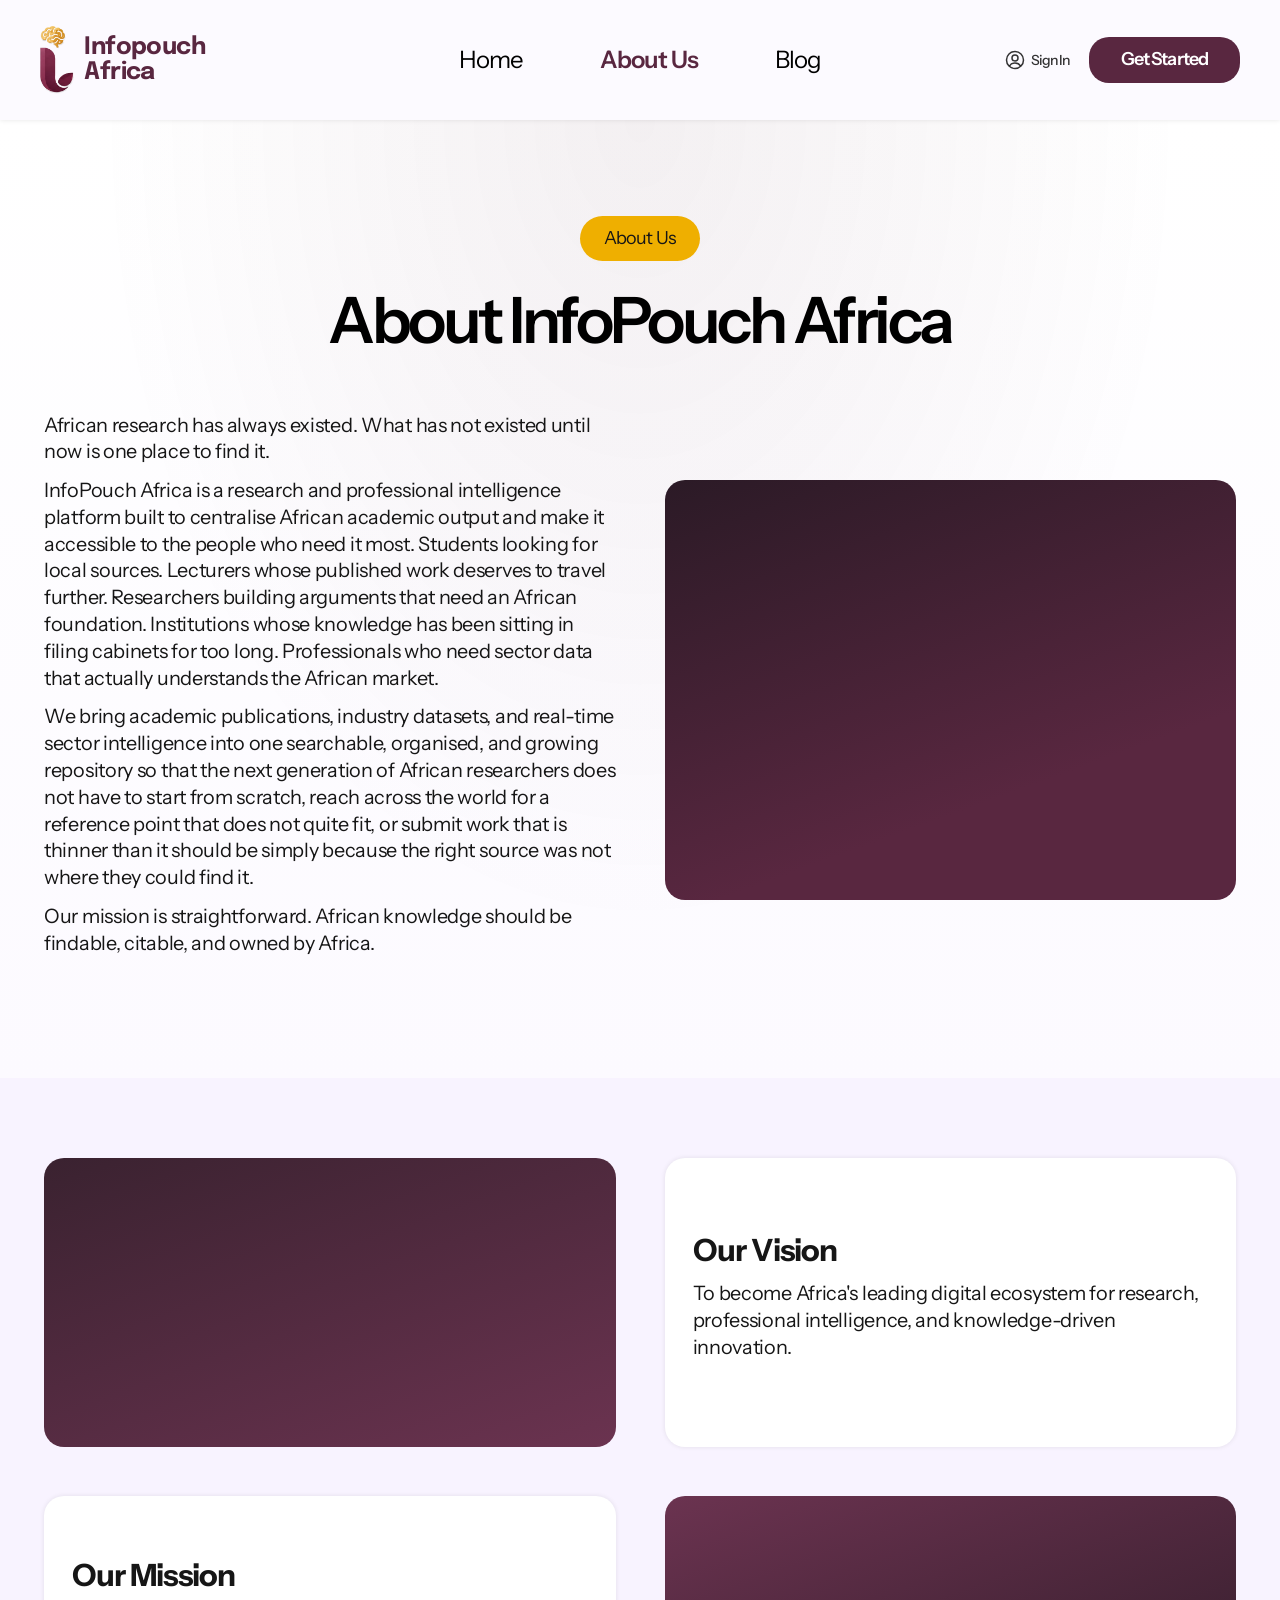
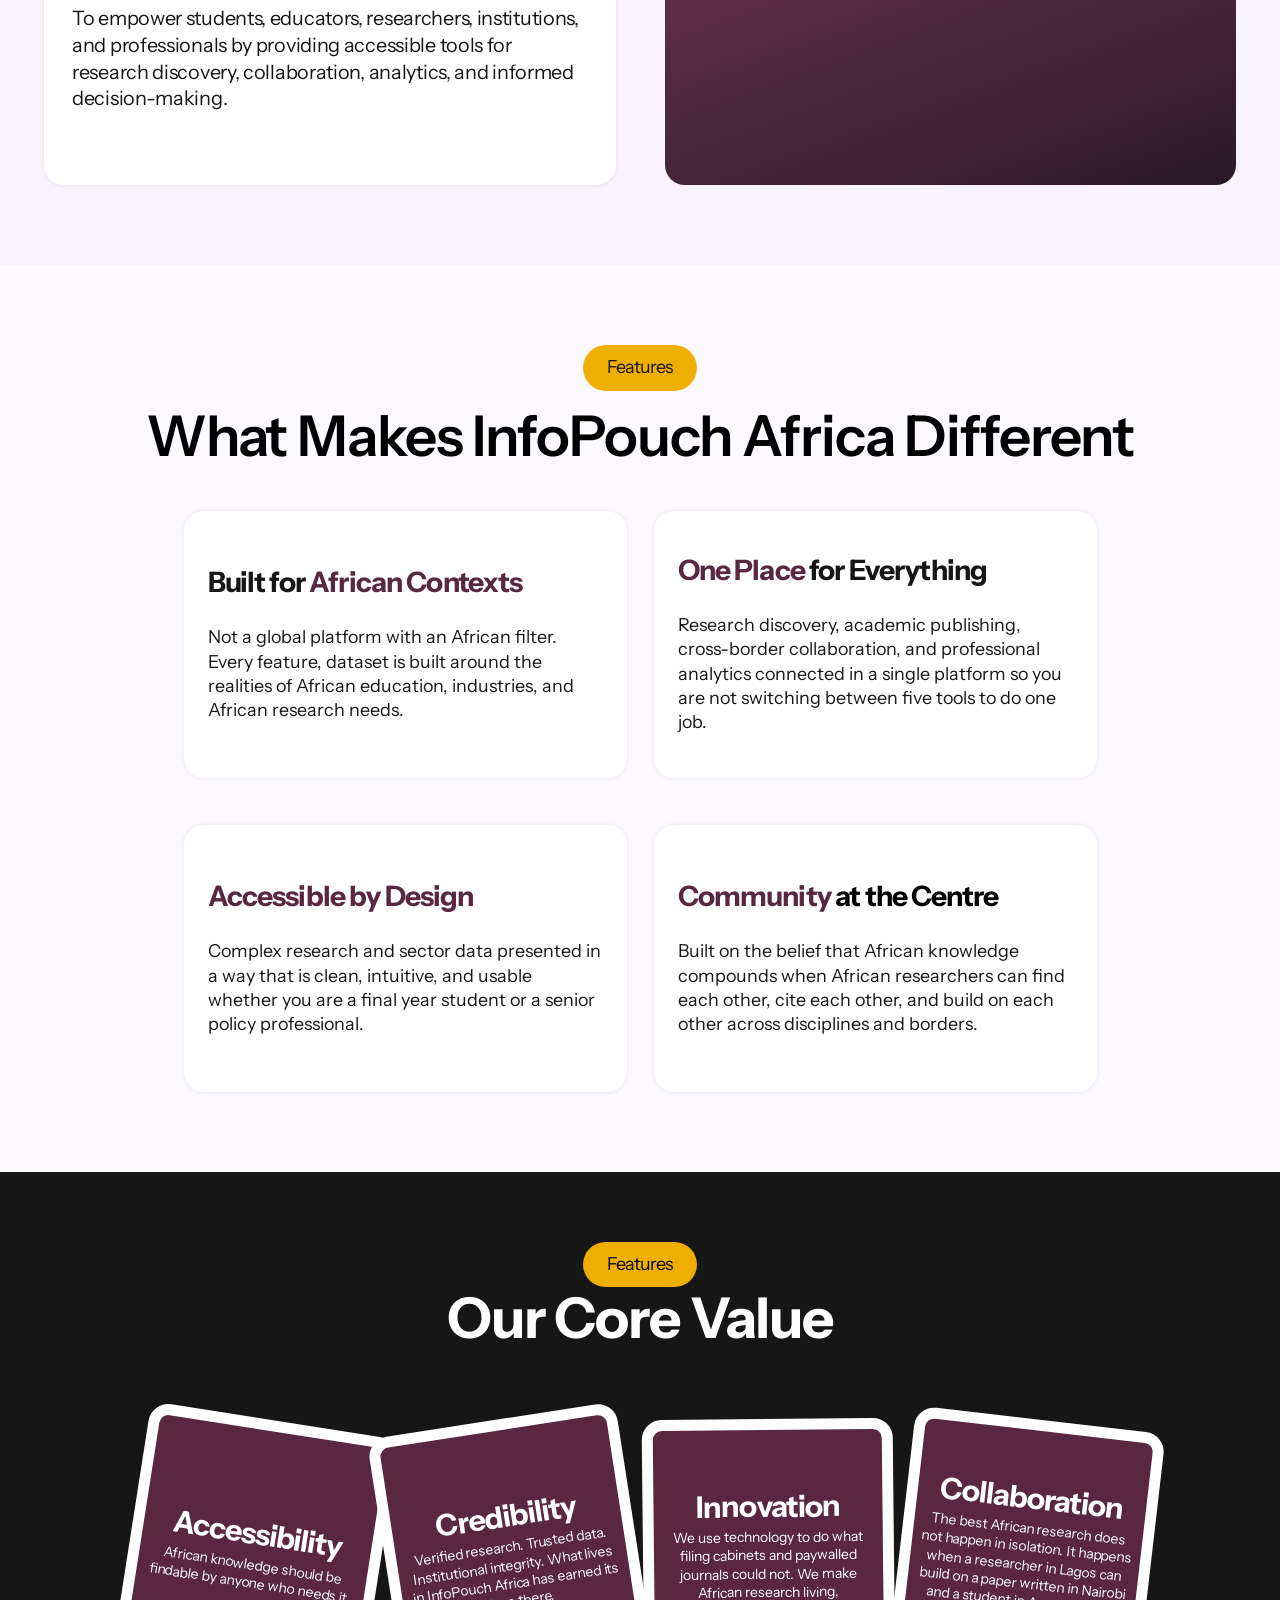
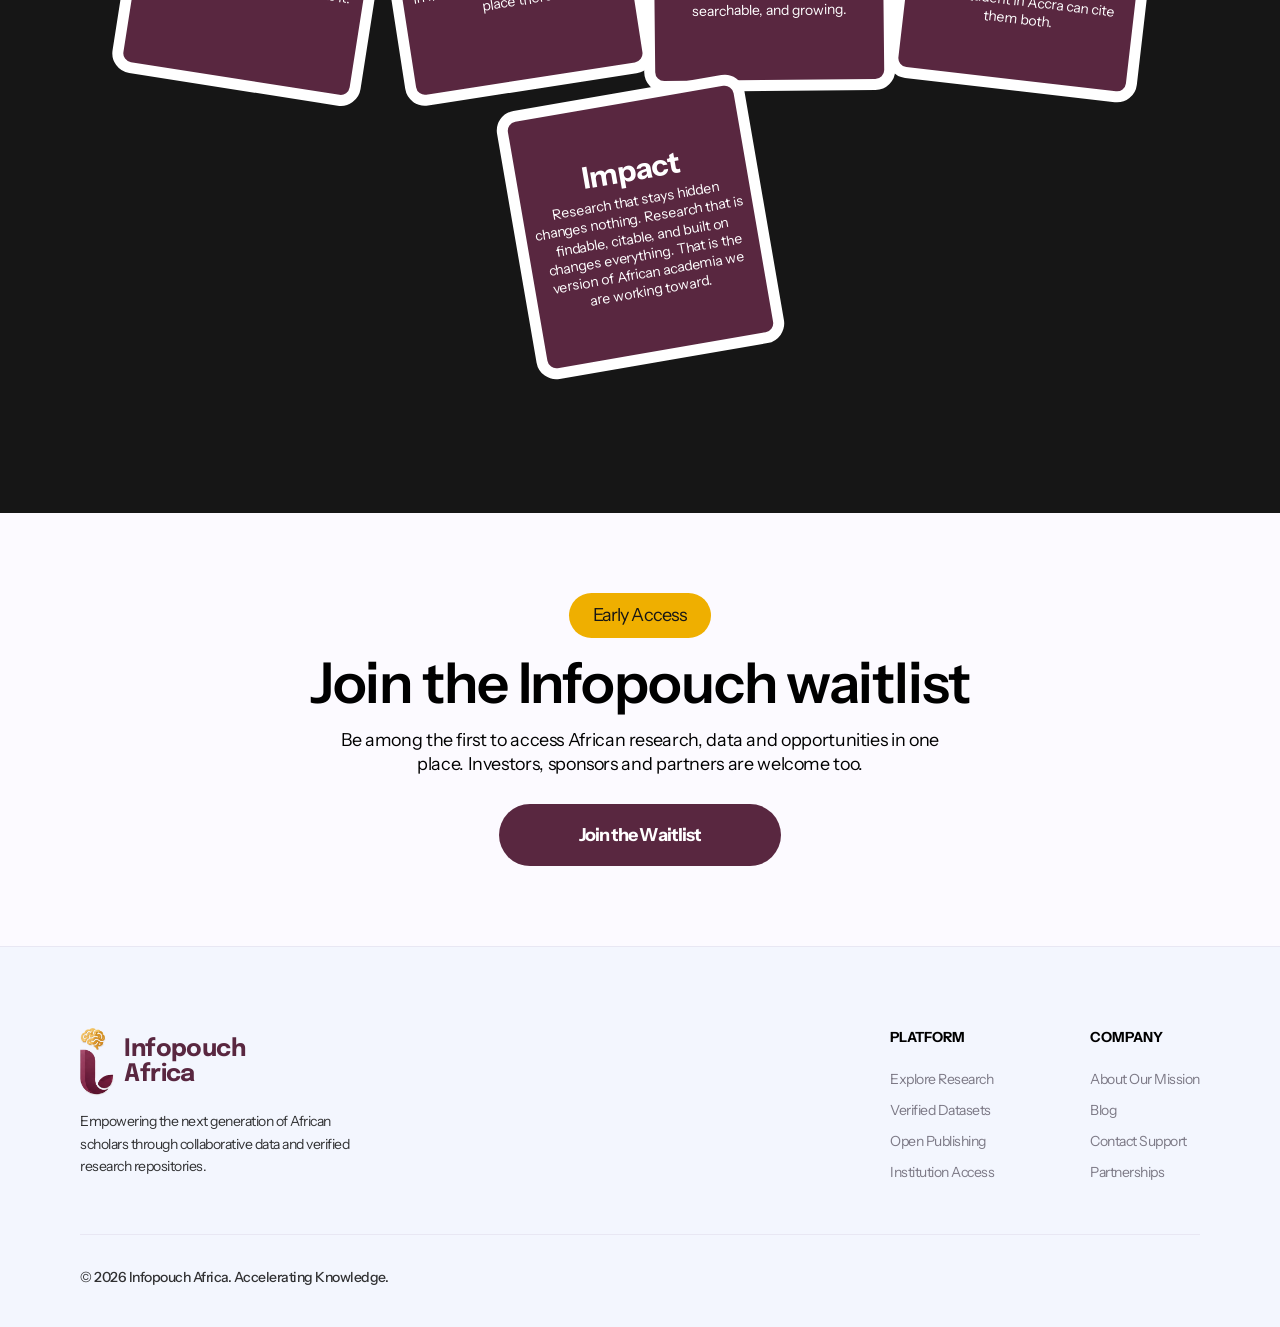
==== about.html @ 2bbce554 "Add InfoPouch site" ====
<!DOCTYPE html>
<html lang="en"><head><meta charset="utf-8">
<meta name="viewport" content="width=device-width, initial-scale=1">
<title>About Us | Infopouch Africa</title>
<meta name="description" content="A digital data and information repository for Africans, by Africans.">
<link rel="preconnect" href="https://fonts.googleapis.com"><link rel="preconnect" href="https://fonts.gstatic.com" crossorigin>
<link href="https://fonts.googleapis.com/css2?family=Instrument+Sans:wght@400;500;600;700&family=Epilogue:wght@700&display=swap" rel="stylesheet">
<link rel="icon" type="image/png" href="assets/favicon.png">
<link rel="stylesheet" href="css/style.css"></head><body>
<div id="site-header"></div>
<main>
<div class="hero"><div class="wrap"><div class="center"><span class="pill">About Us</span><h1>About InfoPouch Africa</h1></div>
<div class="split" style="margin-top:56px"><div><p>African research has always existed. What has not existed until now is one place to find it.</p>
<p>InfoPouch Africa is a research and professional intelligence platform built to centralise African academic output and make it accessible to the people who need it most. Students looking for local sources. Lecturers whose published work deserves to travel further. Researchers building arguments that need an African foundation. Institutions whose knowledge has been sitting in filing cabinets for too long. Professionals who need sector data that actually understands the African market.</p>
<p>We bring academic publications, industry datasets, and real-time sector intelligence into one searchable, organised, and growing repository so that the next generation of African researchers does not have to start from scratch, reach across the world for a reference point that does not quite fit, or submit work that is thinner than it should be simply because the right source was not where they could find it.</p>
<p>Our mission is straightforward. African knowledge should be findable, citable, and owned by Africa.</p></div><div class="panel" style="min-height:420px"></div></div></div></div>
<section class="lav"><div class="wrap"><div class="stack">
<div class="split"><div class="panel pv" style="min-height:289px"></div><div class="card wide"><h3>Our Vision</h3><p>To become Africa's leading digital ecosystem for research, professional intelligence, and knowledge-driven innovation.</p></div></div>
<div class="split"><div class="card wide"><h3>Our Mission</h3><p>To empower students, educators, researchers, institutions, and professionals by providing accessible tools for research discovery, collaboration, analytics, and informed decision-making.</p></div><div class="panel pm" style="min-height:289px"></div></div></div></div></section>
<section class="bg"><div class="wrap"><div class="center"><span class="pill">Features</span><h2>What Makes InfoPouch Africa Different</h2></div>
<div class="cards" style="margin-top:44px">
<div class="card"><h3>Built for <em>African Contexts</em></h3><p>Not a global platform with an African filter. Every feature, dataset is built around the realities of African education, industries, and African research needs.</p></div>
<div class="card"><h3><em>One Place</em> for Everything</h3><p>Research discovery, academic publishing, cross-border collaboration, and professional analytics connected in a single platform so you are not switching between five tools to do one job.</p></div>
<div class="card"><h3 class="p">Accessible by Design</h3><p>Complex research and sector data presented in a way that is clean, intuitive, and usable whether you are a final year student or a senior policy professional.</p></div>
<div class="card"><h3 class="p">Community <span style="color:#000">at the Centre</span></h3><p>Built on the belief that African knowledge compounds when African researchers can find each other, cite each other, and build on each other across disciplines and borders.</p></div></div></div></section>
<section class="values"><div class="wrap center"><span class="pill" style="color:#000">Features</span><h2>Our Core Value</h2>
<div class="vals">
<div class="v"><h3>Accessibility</h3><p>African knowledge should be findable by anyone who needs it.</p></div>
<div class="v"><h3>Credibility</h3><p>Verified research. Trusted data. Institutional integrity. What lives in InfoPouch Africa has earned its place there.</p></div>
<div class="v"><h3>Innovation</h3><p>We use technology to do what filing cabinets and paywalled journals could not. We make African research living, searchable, and growing.</p></div>
<div class="v"><h3>Collaboration</h3><p>The best African research does not happen in isolation. It happens when a researcher in Lagos can build on a paper written in Nairobi and a student in Accra can cite them both.</p></div>
<div class="v"><h3>Impact</h3><p>Research that stays hidden changes nothing. Research that is findable, citable, and built on changes everything. That is the version of African academia we are working toward.</p></div></div>
</div></section>
<section class="wl" id="waitlist"><div class="wrap"><span class="pill">Early Access</span><h2>Join the Infopouch waitlist</h2>
<p>Be among the first to access African research, data and opportunities in one place. Investors, sponsors and partners are welcome too.</p>
<a class="btn" data-wl href="#waitlist">Join the Waitlist</a></div></section>
</main>
<div id="site-footer"></div>
<script src="js/main.js"></script></body></html>
---- css/style.css ----
/* ===== BRAND TOKENS (taken from the Figma file). Edit here to restyle the whole site ===== */
:root{
 --plum:#592740; --gold:#efaf00; --ink:#161616; --lav:#f8f3ff; --bg:#fcfaff; --white:#fff;
 --line:rgba(204,195,214,.3); --footer:rgba(225,232,253,.4); --mute:rgba(74,68,83,.7); --dark:#161616;
 /* Photos: drop files in /assets and set them here, e.g.  --hero-img:url("assets/hero.jpg");  */
 --hero-img:none; --about-img:none; --vision-img:none; --mission-img:none; --future-img:none; --blog-hero-img:none;
}
*{box-sizing:border-box}html{scroll-behavior:smooth}
body{margin:0;background:#fff;color:#000;font:400 clamp(17px,1.4vw,20px)/1.35 "Instrument Sans",system-ui,sans-serif}
h1,h2,h3,p{margin:0}a{color:inherit}.wrap{max-width:1240px;margin:0 auto;padding:0 24px}
/* header */
header{background:var(--bg);box-shadow:0 0 5px rgba(0,0,0,.1);position:sticky;top:0;z-index:10}
header .wrap{max-width:1440px;display:grid;grid-template-columns:1fr auto 1fr;align-items:center;height:120px;padding:0 40px}
.brand{display:inline-flex;align-items:center;gap:10px;text-decoration:none;font:700 24px/1 Epilogue,sans-serif;color:var(--plum);letter-spacing:-.025em}
.brand img{height:68px;width:auto}.brand span{max-width:110px;line-height:1.05}
nav{display:flex;gap:77px;font-size:24px;letter-spacing:-.04em}nav a{text-decoration:none;color:#000}nav a.on{color:var(--plum);font-weight:600}
.hact{display:flex;align-items:center;justify-content:flex-end;gap:20px}
.signin{display:inline-flex;align-items:center;gap:6px;font:500 14px "Instrument Sans";color:rgba(0,0,0,.8);text-decoration:none;letter-spacing:-.07em}
.btn{display:inline-flex;align-items:center;justify-content:center;background:var(--plum);color:#fff;border:0;text-decoration:none;cursor:pointer;font:700 18px/1.4 "Instrument Sans",sans-serif;letter-spacing:-.055em;min-height:62px;min-width:282px;padding:10px 24px;border-radius:100px}
.btn.sm{min-height:46px;min-width:151px;border-radius:20px;font-weight:600}
.btn.out{background:transparent;color:#000;border:1px solid #000}.btn.out.w{color:#fff;border-color:#fff}
.pill{display:inline-block;background:var(--gold);color:var(--ink);font-size:18px;letter-spacing:-.055em;padding:10px 24px;border-radius:100px;line-height:1.4}
/* type */
h1{font-weight:600;font-size:clamp(38px,5vw,72px);letter-spacing:-.055em;line-height:1.1}h1 b{font-weight:700;color:var(--plum)}
h2{font-weight:600;font-size:clamp(32px,4.4vw,64px);letter-spacing:-.02em;line-height:1.1;text-align:center}
.center{text-align:center;display:flex;flex-direction:column;align-items:center;gap:14px}
/* hero */
.hero{padding:96px 0 110px;background:var(--hero-img) center/cover no-repeat,radial-gradient(ellipse at 50% 0%,rgba(89,39,64,.07),transparent 60%),linear-gradient(#fff,var(--bg))}
.hero .center{gap:24px}.hero p.lead{max-width:941px;font-size:clamp(18px,1.7vw,24px);letter-spacing:-.04em;line-height:1.3}
.btns{display:flex;gap:24px;flex-wrap:wrap;justify-content:center}
.hero.dark{background:var(--blog-hero-img) center/cover no-repeat,linear-gradient(135deg,#1c1418,#3b1a2c);color:#fff;padding:120px 0}
section{padding:80px 0}.lav{background:var(--lav)}.bg{background:var(--bg)}
/* split blocks */
.split{display:grid;grid-template-columns:1fr 1fr;gap:49px;align-items:center}
.split p{font-size:clamp(17px,1.55vw,22px);color:var(--ink);letter-spacing:-.015em;margin-bottom:12px}
.panel{min-height:320px;border-radius:20px;background:var(--about-img) center/cover no-repeat,linear-gradient(160deg,#2b1a26,var(--plum) 70%)}
.panel.pv{background:var(--vision-img) center/cover no-repeat,linear-gradient(160deg,#3a2230,#6b3350)}.panel.pm{background:var(--mission-img) center/cover no-repeat,linear-gradient(160deg,#6b3350,#2b1a26)}.panel.pf{background:var(--future-img) center/cover no-repeat,linear-gradient(160deg,#2b1a26,var(--plum))}
/* cards */
.cards{display:grid;grid-template-columns:repeat(2,minmax(0,443px));gap:47px 27px;justify-content:center}
.card{background:#fff;border-radius:20px;padding:20px 24px;box-shadow:0 0 5px rgba(0,0,0,.09);display:flex;flex-direction:column;justify-content:center;gap:27px;min-height:267px}
.card h3{font-weight:700;font-size:clamp(24px,2.2vw,32px);letter-spacing:-.03em;line-height:1.15;color:var(--ink)}.card h3 em{font-style:normal;color:var(--plum)}.card h3.p{color:var(--plum)}.card p{color:var(--ink)}
.card.wide{min-height:289px;padding:24px 28px;gap:12px}.card.wide h3{font-size:clamp(26px,2.4vw,36px)}
.stack{display:grid;gap:49px}
/* core values */
.values{background:var(--dark);color:#fff;padding:70px 0 90px}.values h2{color:#fff;font-weight:700}
.vals{display:flex;flex-wrap:wrap;justify-content:center;gap:6px;margin:70px 0 60px}
.v{width:251px;min-height:272px;background:var(--plum);border:11px solid #fff;border-radius:20px;padding:12px;display:flex;flex-direction:column;justify-content:center;gap:6px;text-align:center;font-size:14px;line-height:1.3}
.v h3{font-weight:700;font-size:32px;letter-spacing:-.03em;line-height:1.05}
.v:nth-child(1){transform:rotate(8.9deg)}.v:nth-child(2){transform:rotate(-8.8deg)}.v:nth-child(3){transform:rotate(-.6deg)}.v:nth-child(4){transform:rotate(6.6deg)}.v:nth-child(5){transform:rotate(-9.8deg)}
.values .center{gap:0}
/* faq */
.faq{max-width:1180px;margin:48px auto 0;counter-reset:q}
details{background:#fff;counter-increment:q;border-bottom:1px solid rgba(205,214,218,.25)}
summary{list-style:none;cursor:pointer;display:flex;align-items:flex-start;gap:52px;padding:52px 60px;font-weight:600;font-size:clamp(22px,2.2vw,32px);letter-spacing:-.06em;color:#000;line-height:1.2}
summary::-webkit-details-marker{display:none}summary::before{content:counter(q,decimal-leading-zero);color:rgba(60,60,67,.5);flex:none}
summary::after{content:"+";margin-left:auto;font-weight:300;font-size:44px;line-height:.8}details[open] summary::after{content:"×"}
details p{padding:0 60px 44px 164px;color:var(--ink)}
/* blog */
.posts{display:grid;grid-template-columns:repeat(auto-fill,minmax(300px,1fr));gap:48px 36px}
.post .art{height:260px;border-radius:20px;margin-bottom:20px;background-size:cover;background-position:center;background:linear-gradient(140deg,#3b1a2c,var(--plum));display:flex;align-items:flex-start;padding:14px}
.post .art span{background:rgba(0,0,0,.35);color:#fff;font-size:15px;padding:4px 12px;border-radius:6px}
.post h3{font-weight:600;font-size:clamp(24px,2.2vw,32px);letter-spacing:-.06em;line-height:1.15;color:#121416;margin-bottom:10px}
.meta{font-size:15px;color:rgba(0,0,0,.6);margin-bottom:12px}.post p{font-size:clamp(17px,1.4vw,20px)}
.post a.more{display:inline-block;margin-top:16px;font-weight:600;color:#121416;text-decoration:none;border-bottom:2px solid #121416;padding-bottom:2px}
article.full{max-width:760px;margin:0 auto}article.full p{margin:0 0 18px}.tag{font-size:14px;font-weight:600;color:var(--plum);text-transform:uppercase;letter-spacing:.06em}
/* waitlist */
.wl{background:var(--bg);text-align:center}.wl h2{margin:14px 0 14px}.wl p{max-width:620px;margin:0 auto 28px;letter-spacing:-.02em}
/* footer */
footer{background:var(--footer);border-top:1px solid var(--line);padding:81px 0 40px;font-size:14px}
footer .wrap{max-width:1440px;padding:0 80px}.fgrid{display:flex;justify-content:space-between;gap:48px;flex-wrap:wrap}
footer .brand{margin-bottom:14px}footer .blurb{max-width:300px;color:rgba(0,0,0,.8);letter-spacing:-.035em;line-height:1.6}
.fcols{display:flex;gap:96px;flex-wrap:wrap}footer h4{margin:0 0 24px;font:700 14px "Instrument Sans";text-transform:uppercase;color:#000}
footer .fcols a{display:block;margin-bottom:12px;color:var(--mute);text-decoration:none;letter-spacing:-.035em}
.fbot{border-top:1px solid var(--line);margin-top:40px;padding-top:33px;display:flex;justify-content:space-between;gap:16px;flex-wrap:wrap;font-weight:500;color:rgba(0,0,0,.8);letter-spacing:-.035em}
@media(max-width:900px){header .wrap{height:72px;padding:0 16px;display:flex;justify-content:space-between}.brand img{height:44px}.brand{font-size:17px}.brand span{max-width:90px}nav{display:none}.signin{display:none}
.split,.cards{grid-template-columns:1fr}.hero{padding:56px 0 64px}.btn{min-width:0;width:100%;max-width:320px}.btn.sm{width:auto;min-width:130px}
summary{padding:28px 20px;gap:18px}details p{padding:0 20px 28px}.v{width:100%;max-width:290px}footer .wrap{padding:0 24px}.fcols{gap:36px}section{padding:56px 0}}
.values .wrap{max-width:1440px}.vals{gap:0 6px}.v{padding:8px}.v p{overflow-wrap:anywhere}
.v h3{font-size:30px;overflow-wrap:anywhere}
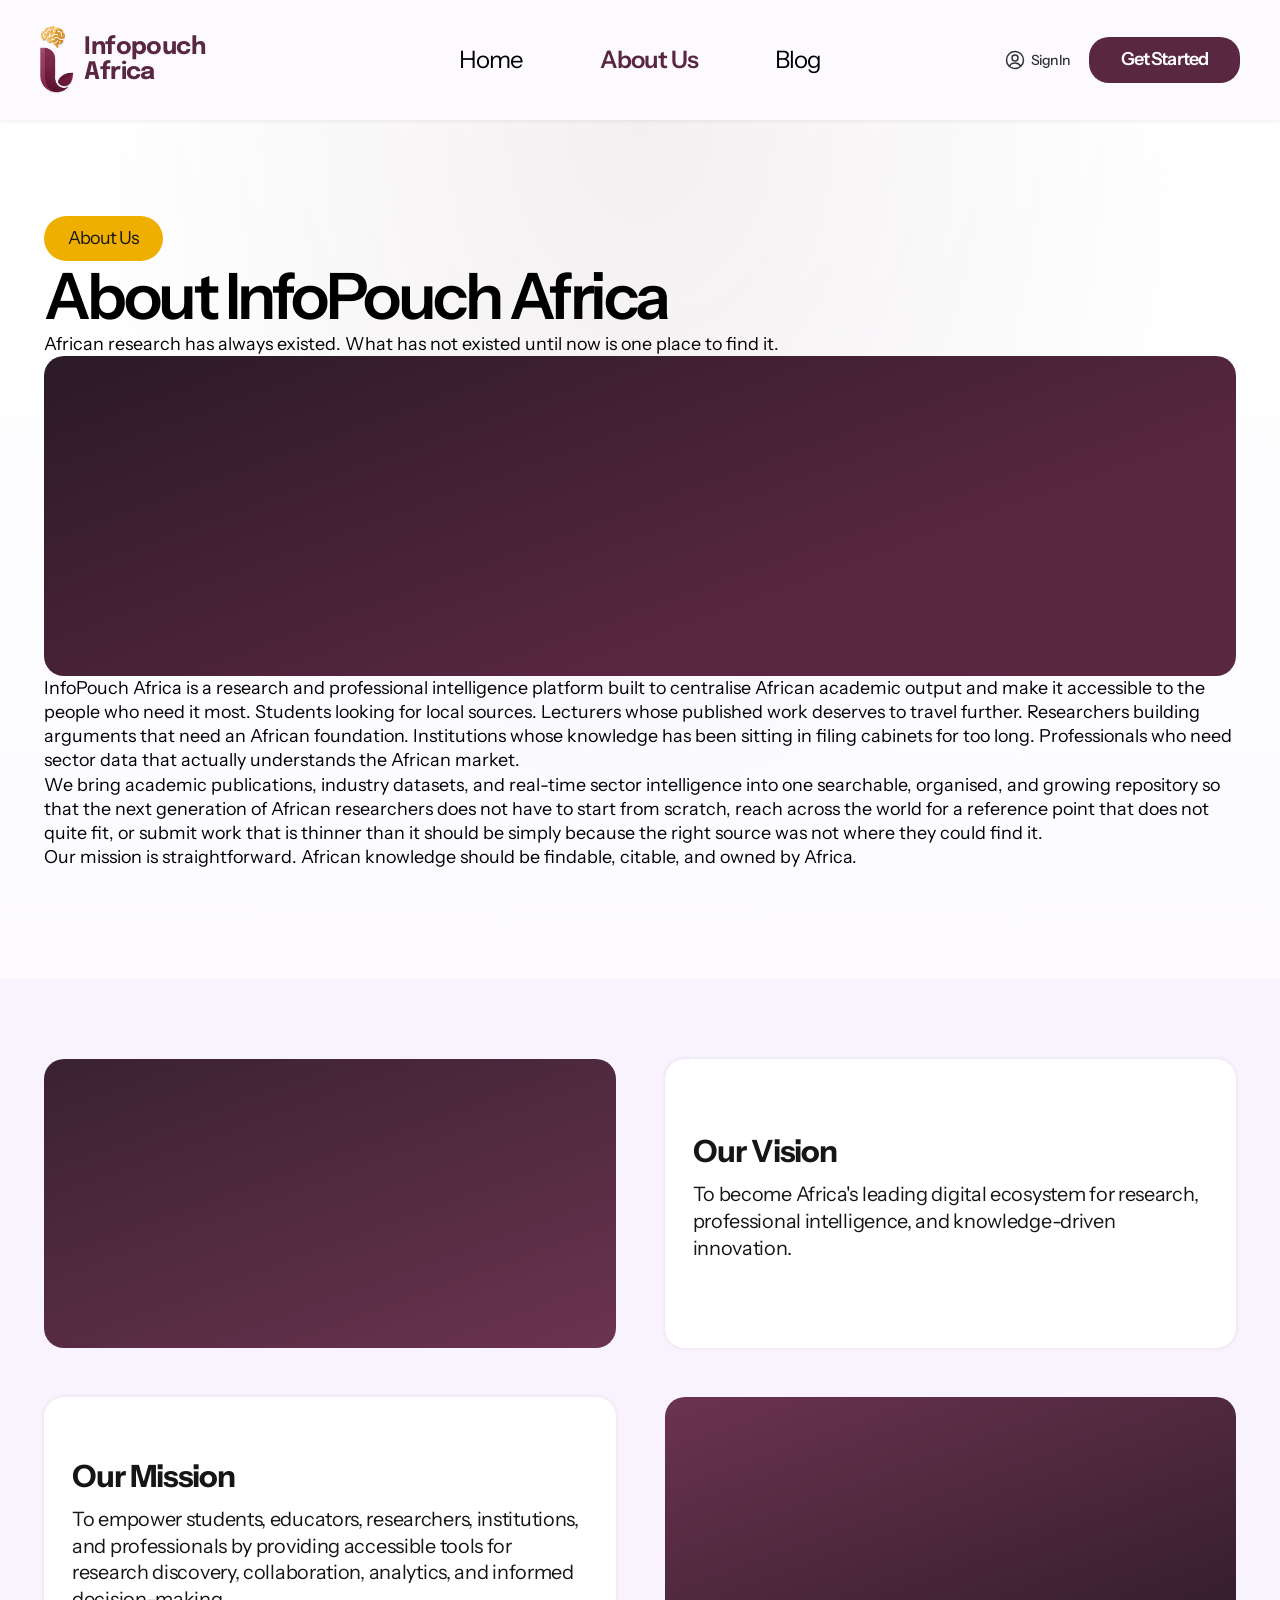
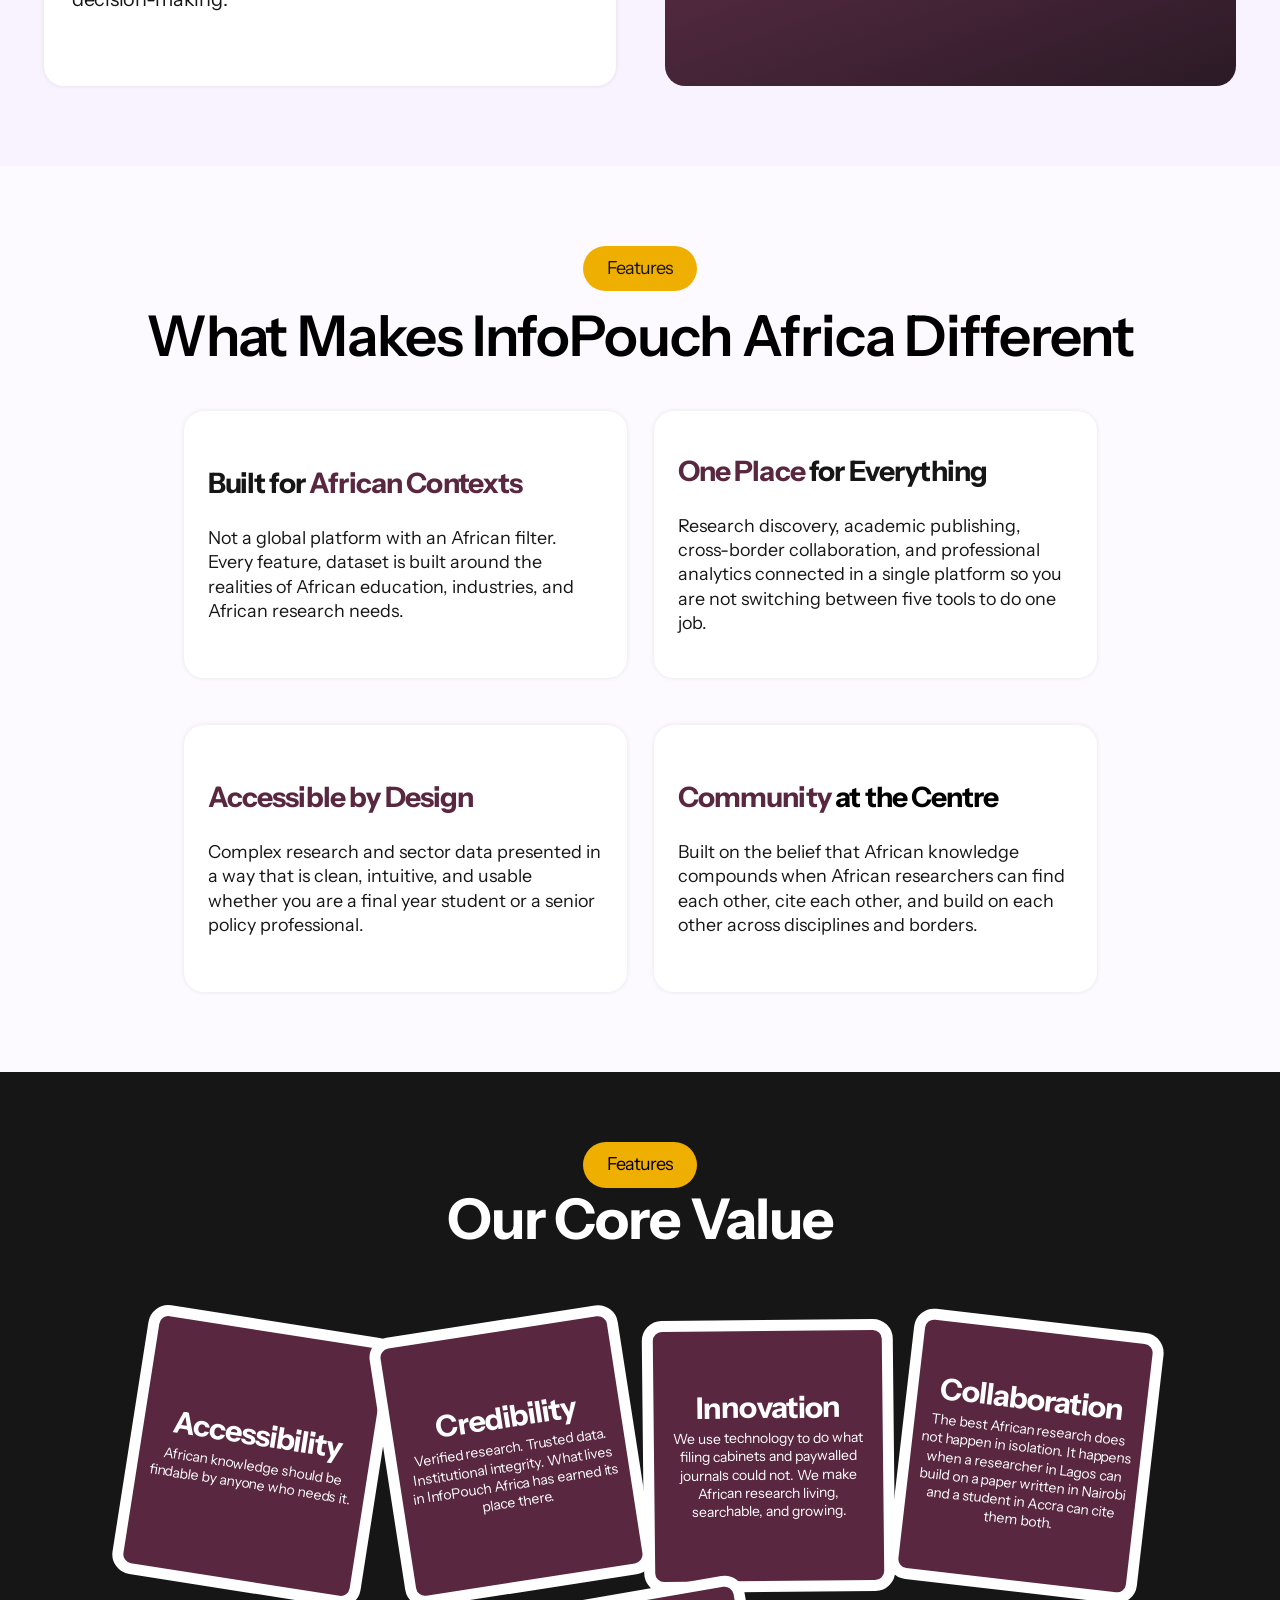
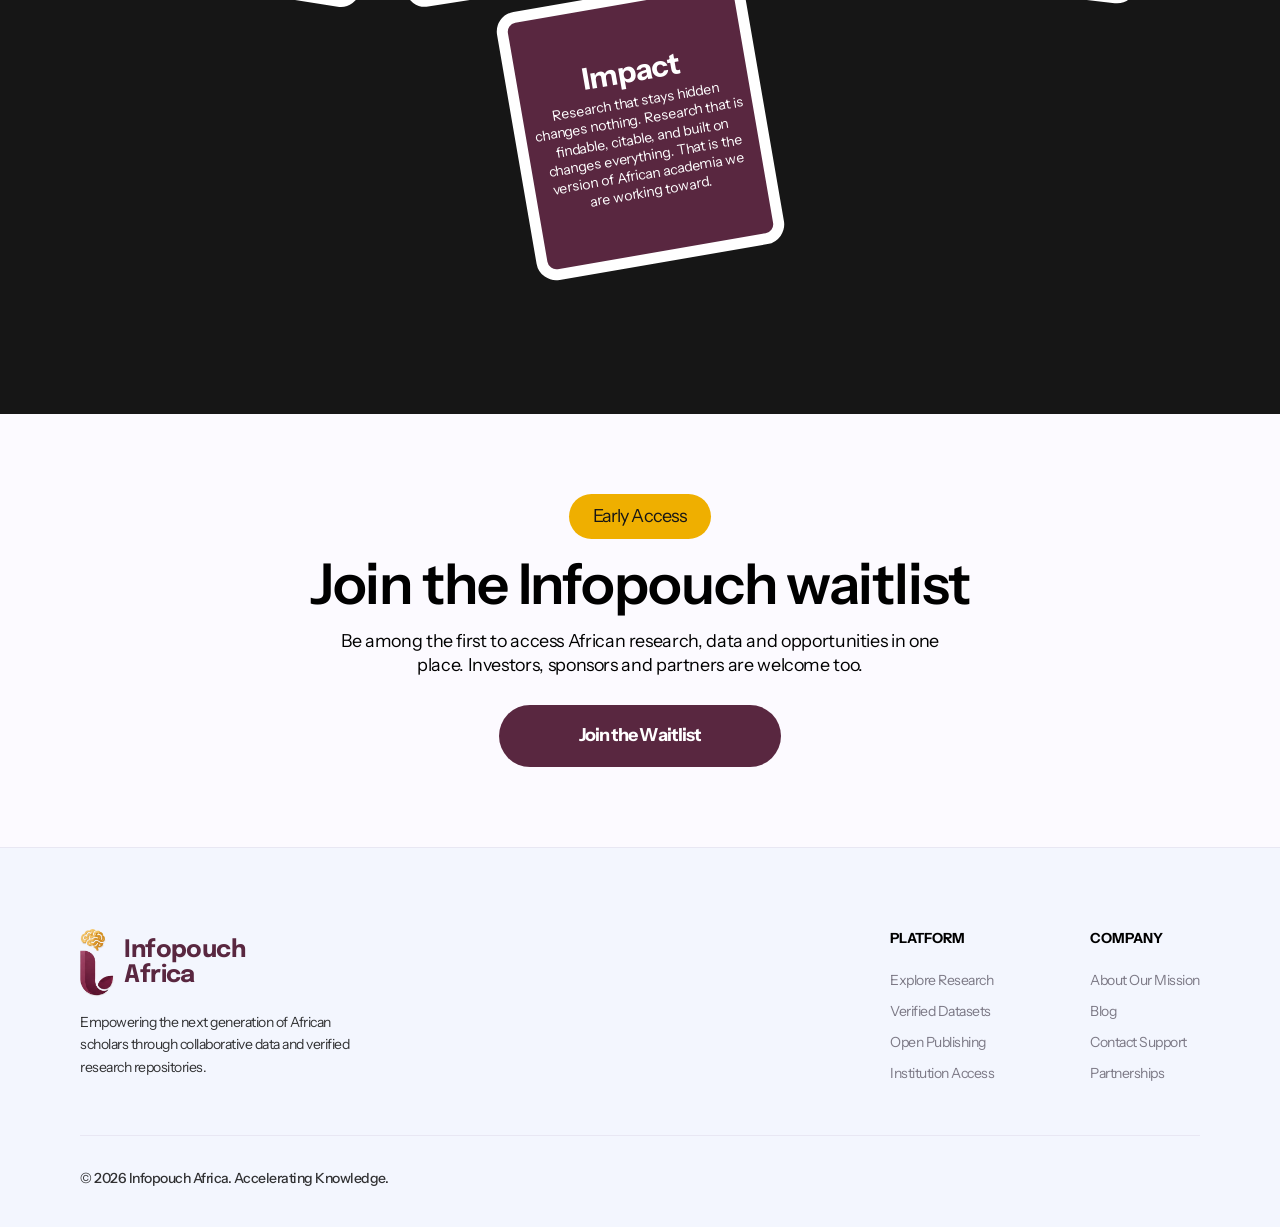
==== commit 53fc0b05: "Add files via upload" ====
--- a/about.html
+++ b/about.html
@@ -9,11 +9,10 @@
 <link rel="stylesheet" href="css/style.css"></head><body>
 <div id="site-header"></div>
 <main>
-<div class="hero"><div class="wrap"><div class="center"><span class="pill">About Us</span><h1>About InfoPouch Africa</h1></div>
-<div class="split" style="margin-top:56px"><div><p>African research has always existed. What has not existed until now is one place to find it.</p>
-<p>InfoPouch Africa is a research and professional intelligence platform built to centralise African academic output and make it accessible to the people who need it most. Students looking for local sources. Lecturers whose published work deserves to travel further. Researchers building arguments that need an African foundation. Institutions whose knowledge has been sitting in filing cabinets for too long. Professionals who need sector data that actually understands the African market.</p>
-<p>We bring academic publications, industry datasets, and real-time sector intelligence into one searchable, organised, and growing repository so that the next generation of African researchers does not have to start from scratch, reach across the world for a reference point that does not quite fit, or submit work that is thinner than it should be simply because the right source was not where they could find it.</p>
-<p>Our mission is straightforward. African knowledge should be findable, citable, and owned by Africa.</p></div><div class="panel" style="min-height:420px"></div></div></div></div>
+<div class="hero about-hero"><div class="wrap"><div class="about-grid">
+<div class="about-copy"><span class="pill">About Us</span><h1>About InfoPouch Africa</h1><p class="lead-quote">African research has always existed. What has not existed until now is one place to find it.</p></div>
+<div class="panel tall"></div>
+<div class="about-body"><p>InfoPouch Africa is a research and professional intelligence platform built to centralise African academic output and make it accessible to the people who need it most. Students looking for local sources. Lecturers whose published work deserves to travel further. Researchers building arguments that need an African foundation. Institutions whose knowledge has been sitting in filing cabinets for too long. Professionals who need sector data that actually understands the African market.</p><p>We bring academic publications, industry datasets, and real-time sector intelligence into one searchable, organised, and growing repository so that the next generation of African researchers does not have to start from scratch, reach across the world for a reference point that does not quite fit, or submit work that is thinner than it should be simply because the right source was not where they could find it.</p><p class="callout">Our mission is straightforward. African knowledge should be findable, citable, and owned by Africa.</p></div></div></div></div>
 <section class="lav"><div class="wrap"><div class="stack">
 <div class="split"><div class="panel pv" style="min-height:289px"></div><div class="card wide"><h3>Our Vision</h3><p>To become Africa's leading digital ecosystem for research, professional intelligence, and knowledge-driven innovation.</p></div></div>
 <div class="split"><div class="card wide"><h3>Our Mission</h3><p>To empower students, educators, researchers, institutions, and professionals by providing accessible tools for research discovery, collaboration, analytics, and informed decision-making.</p></div><div class="panel pm" style="min-height:289px"></div></div></div></div></section>
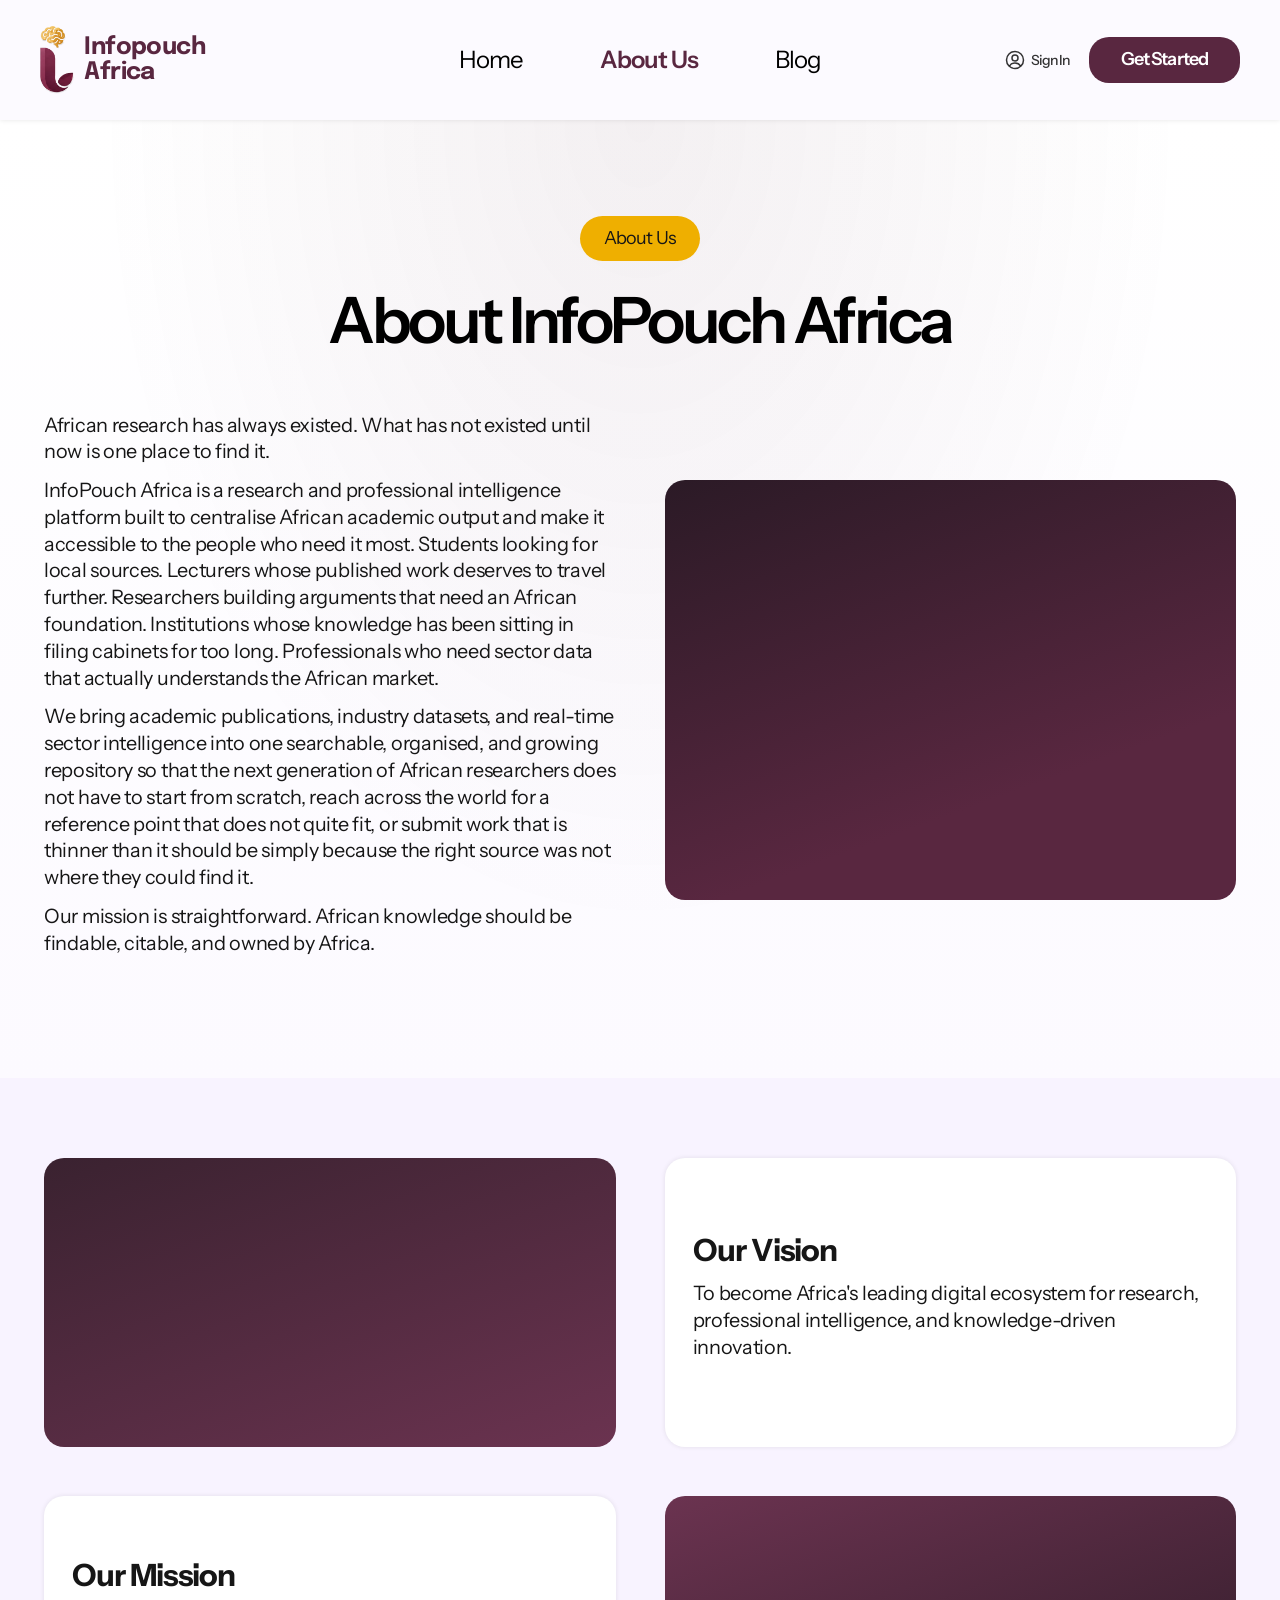
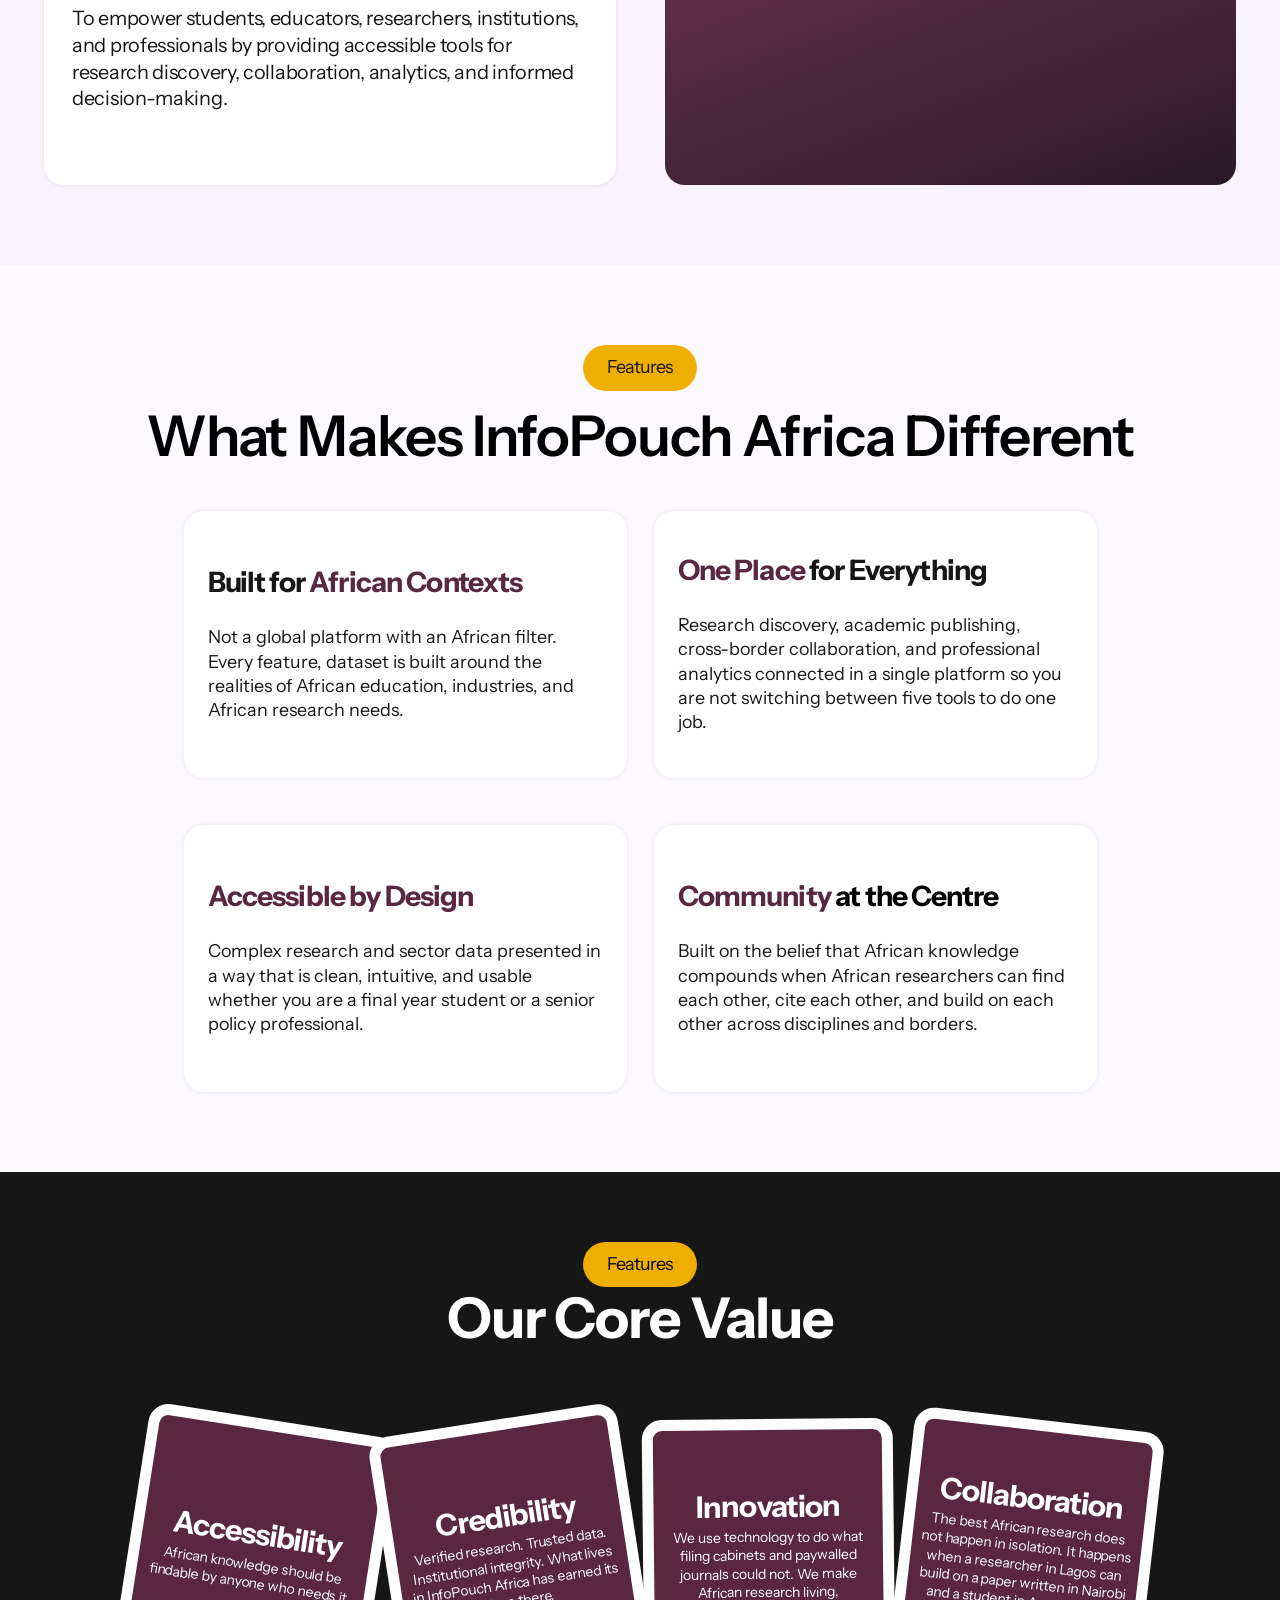
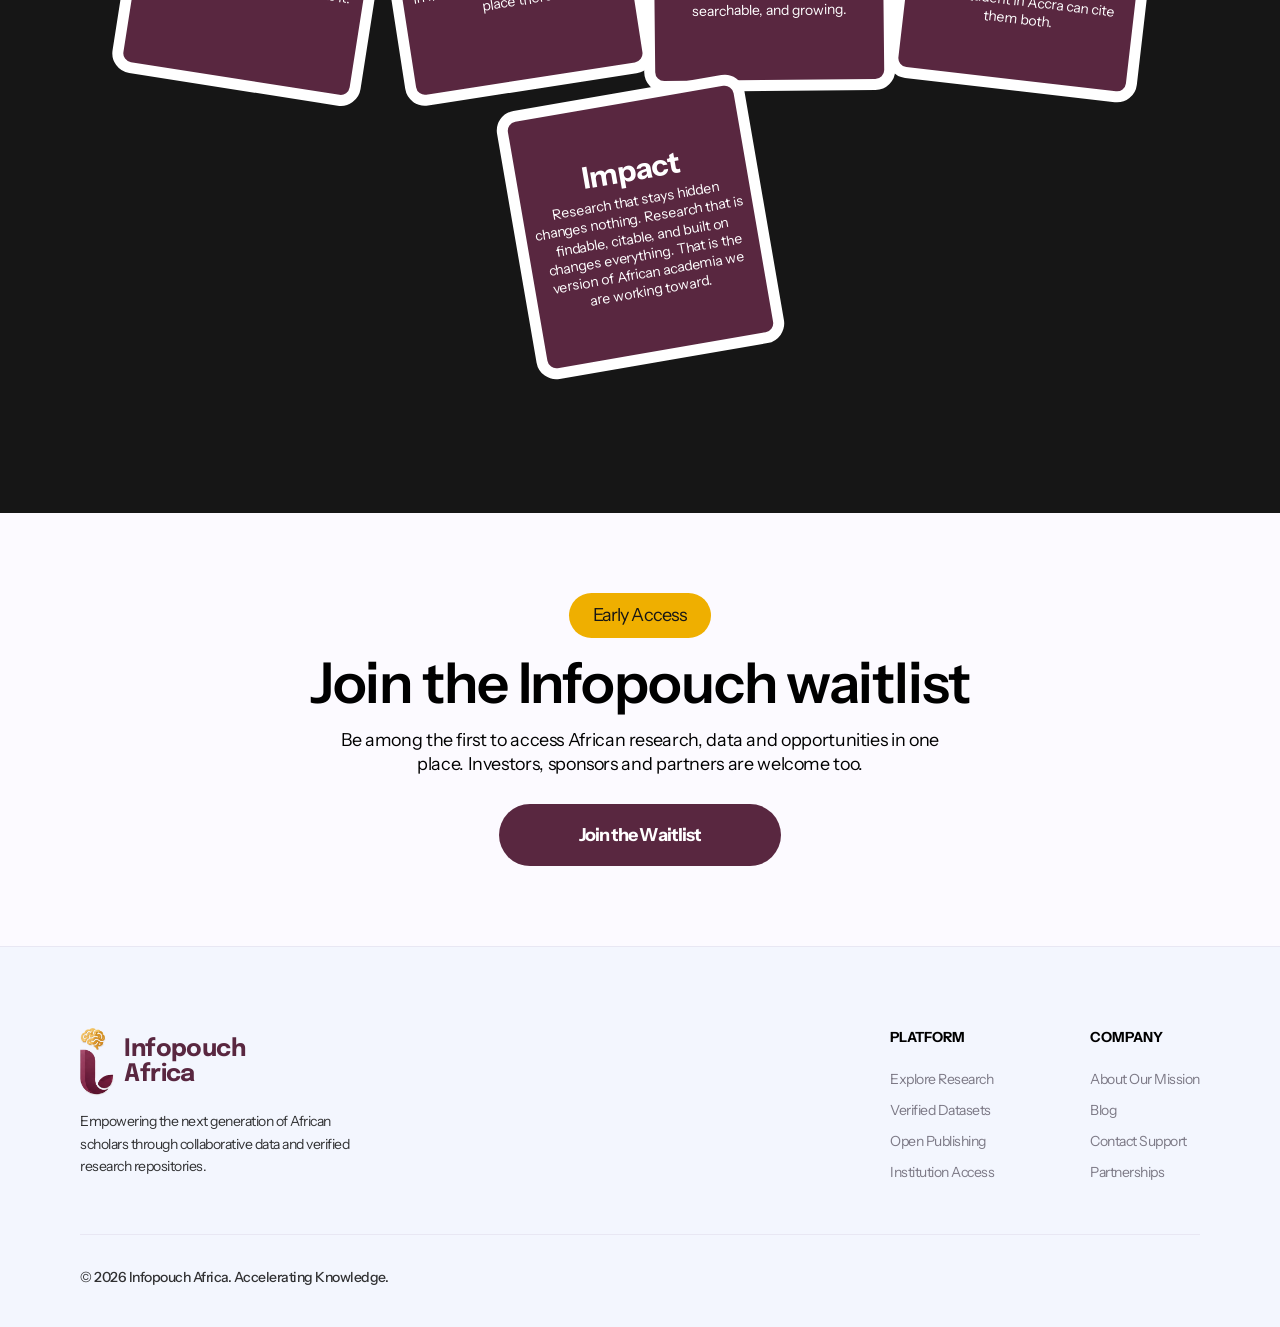
==== commit fbbf0d8d: "Revert "Add files via upload" This reverts commit 53fc0b054e43dcab280f68b3bfd7aab586cc6f69." ====
--- a/about.html
+++ b/about.html
@@ -9,10 +9,11 @@
 <link rel="stylesheet" href="css/style.css"></head><body>
 <div id="site-header"></div>
 <main>
-<div class="hero about-hero"><div class="wrap"><div class="about-grid">
-<div class="about-copy"><span class="pill">About Us</span><h1>About InfoPouch Africa</h1><p class="lead-quote">African research has always existed. What has not existed until now is one place to find it.</p></div>
-<div class="panel tall"></div>
-<div class="about-body"><p>InfoPouch Africa is a research and professional intelligence platform built to centralise African academic output and make it accessible to the people who need it most. Students looking for local sources. Lecturers whose published work deserves to travel further. Researchers building arguments that need an African foundation. Institutions whose knowledge has been sitting in filing cabinets for too long. Professionals who need sector data that actually understands the African market.</p><p>We bring academic publications, industry datasets, and real-time sector intelligence into one searchable, organised, and growing repository so that the next generation of African researchers does not have to start from scratch, reach across the world for a reference point that does not quite fit, or submit work that is thinner than it should be simply because the right source was not where they could find it.</p><p class="callout">Our mission is straightforward. African knowledge should be findable, citable, and owned by Africa.</p></div></div></div></div>
+<div class="hero"><div class="wrap"><div class="center"><span class="pill">About Us</span><h1>About InfoPouch Africa</h1></div>
+<div class="split" style="margin-top:56px"><div><p>African research has always existed. What has not existed until now is one place to find it.</p>
+<p>InfoPouch Africa is a research and professional intelligence platform built to centralise African academic output and make it accessible to the people who need it most. Students looking for local sources. Lecturers whose published work deserves to travel further. Researchers building arguments that need an African foundation. Institutions whose knowledge has been sitting in filing cabinets for too long. Professionals who need sector data that actually understands the African market.</p>
+<p>We bring academic publications, industry datasets, and real-time sector intelligence into one searchable, organised, and growing repository so that the next generation of African researchers does not have to start from scratch, reach across the world for a reference point that does not quite fit, or submit work that is thinner than it should be simply because the right source was not where they could find it.</p>
+<p>Our mission is straightforward. African knowledge should be findable, citable, and owned by Africa.</p></div><div class="panel" style="min-height:420px"></div></div></div></div>
 <section class="lav"><div class="wrap"><div class="stack">
 <div class="split"><div class="panel pv" style="min-height:289px"></div><div class="card wide"><h3>Our Vision</h3><p>To become Africa's leading digital ecosystem for research, professional intelligence, and knowledge-driven innovation.</p></div></div>
 <div class="split"><div class="card wide"><h3>Our Mission</h3><p>To empower students, educators, researchers, institutions, and professionals by providing accessible tools for research discovery, collaboration, analytics, and informed decision-making.</p></div><div class="panel pm" style="min-height:289px"></div></div></div></div></section>
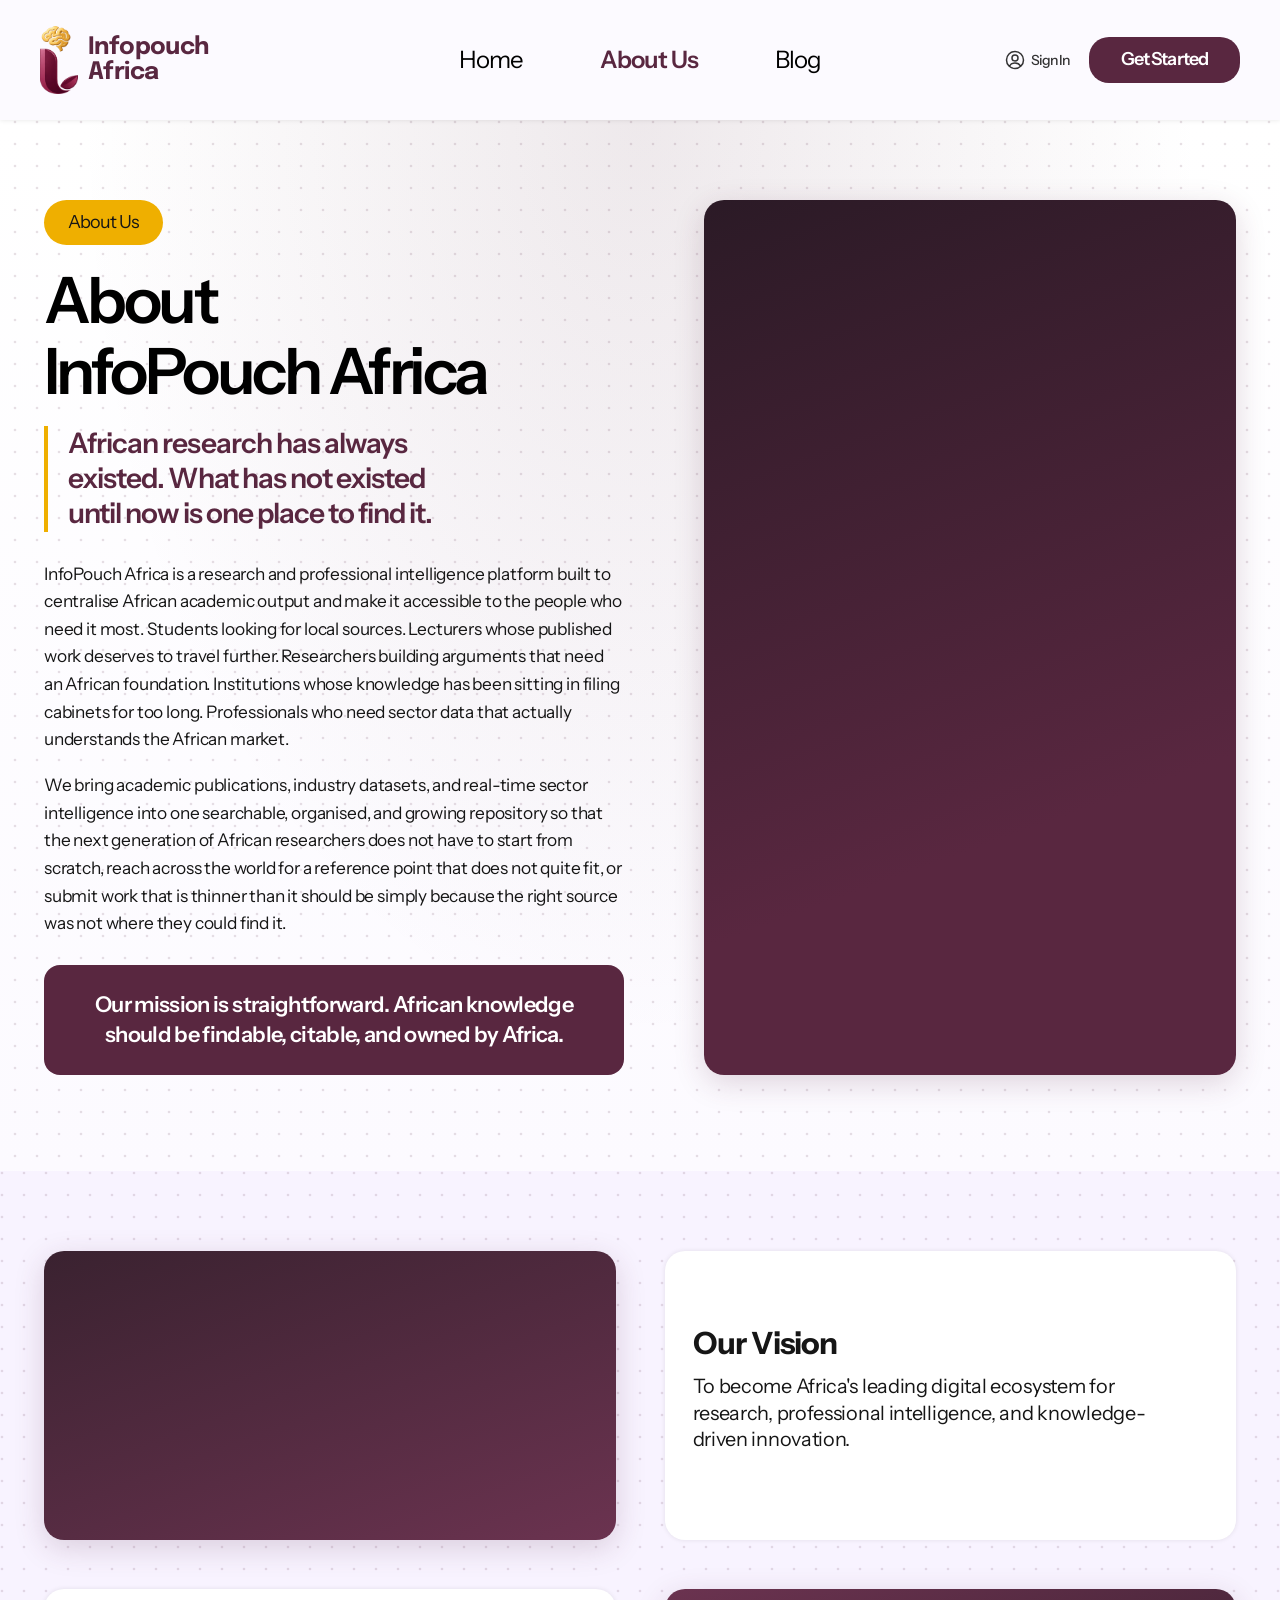
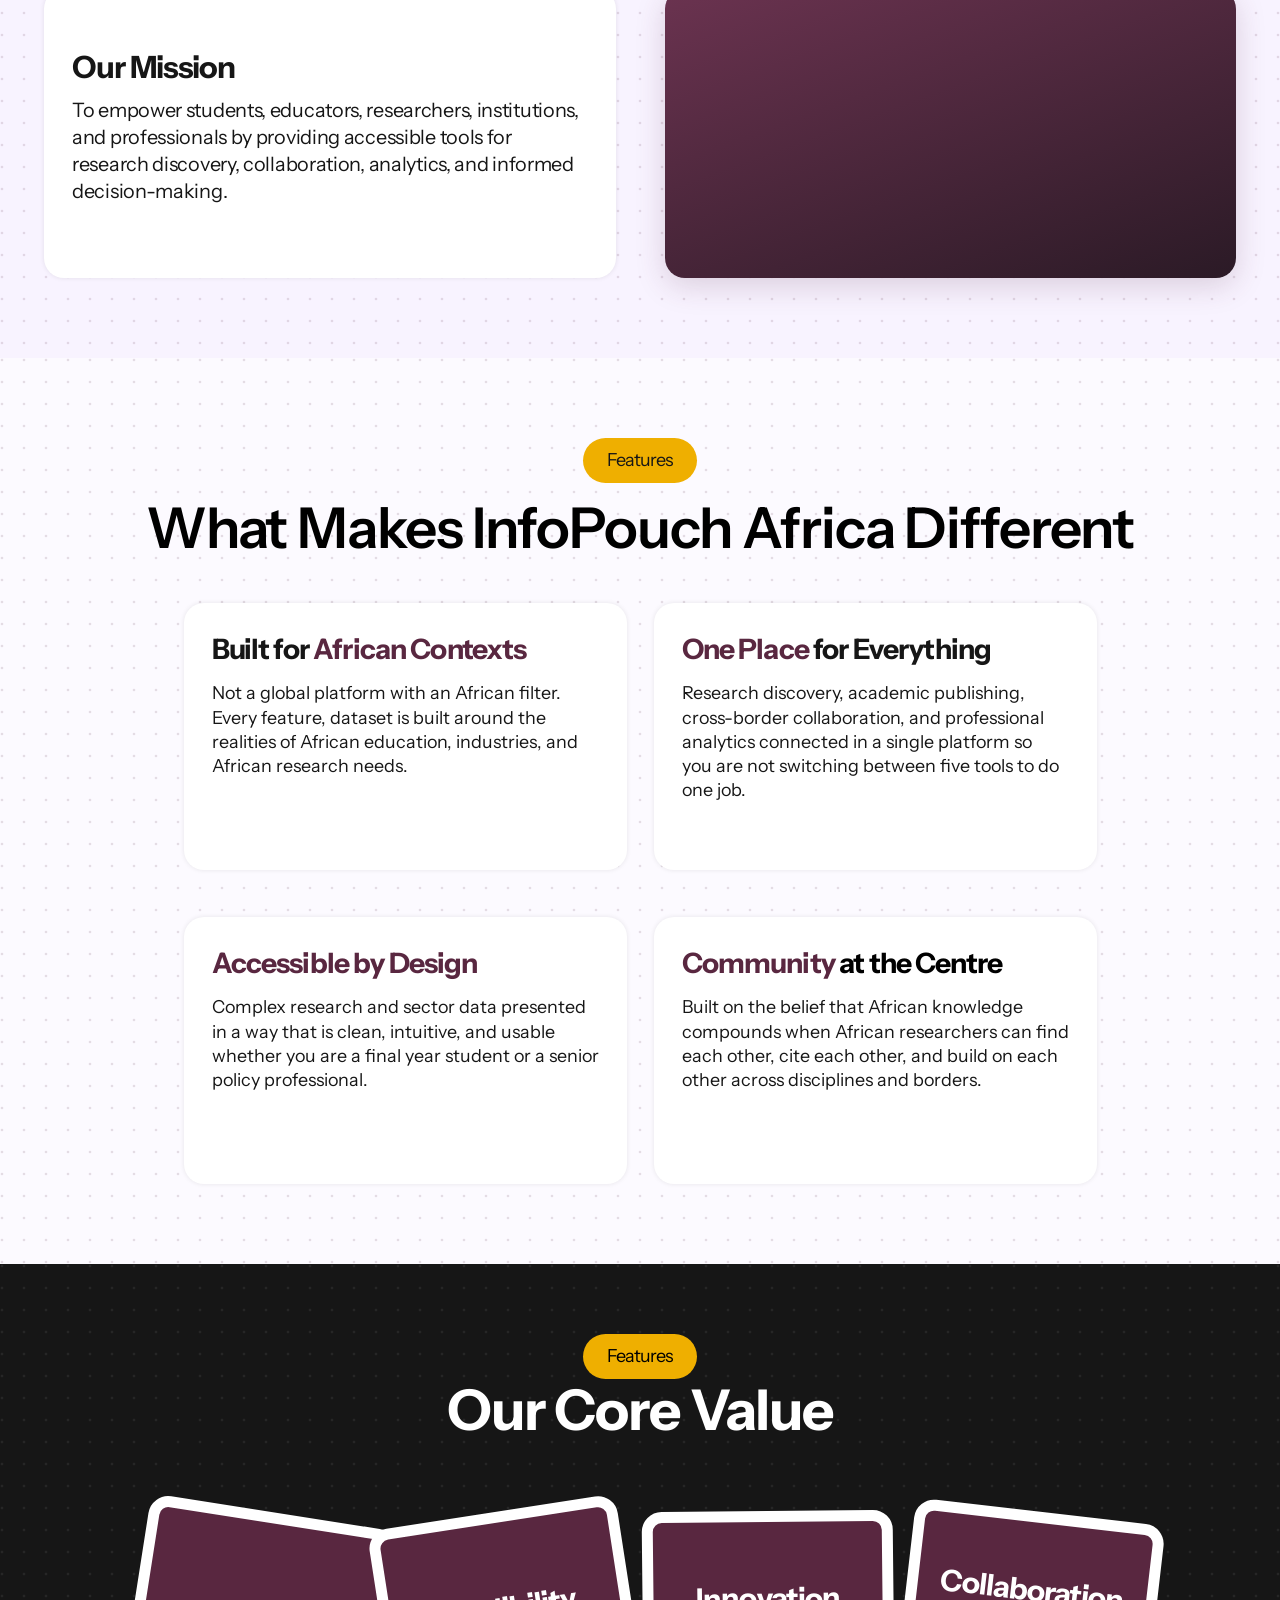
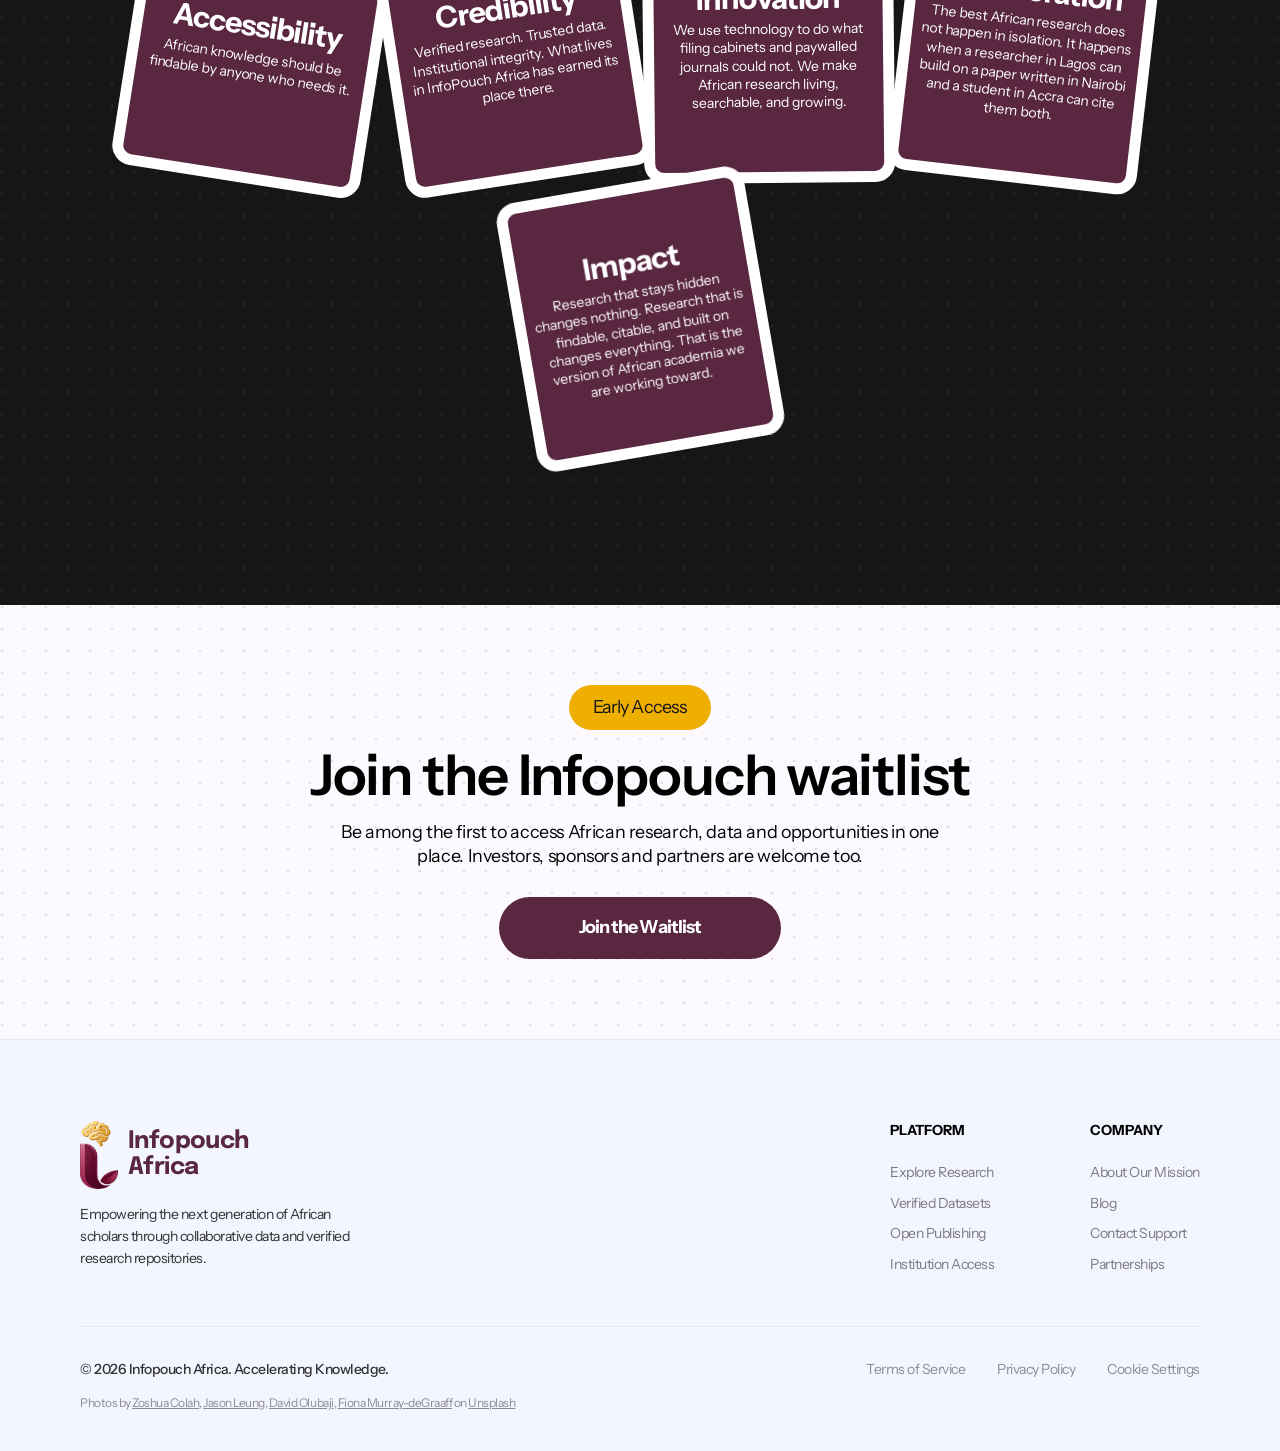
==== commit f43e7156: "Update site" ====
--- a/about.html
+++ b/about.html
@@ -9,11 +9,10 @@
 <link rel="stylesheet" href="css/style.css"></head><body>
 <div id="site-header"></div>
 <main>
-<div class="hero"><div class="wrap"><div class="center"><span class="pill">About Us</span><h1>About InfoPouch Africa</h1></div>
-<div class="split" style="margin-top:56px"><div><p>African research has always existed. What has not existed until now is one place to find it.</p>
-<p>InfoPouch Africa is a research and professional intelligence platform built to centralise African academic output and make it accessible to the people who need it most. Students looking for local sources. Lecturers whose published work deserves to travel further. Researchers building arguments that need an African foundation. Institutions whose knowledge has been sitting in filing cabinets for too long. Professionals who need sector data that actually understands the African market.</p>
-<p>We bring academic publications, industry datasets, and real-time sector intelligence into one searchable, organised, and growing repository so that the next generation of African researchers does not have to start from scratch, reach across the world for a reference point that does not quite fit, or submit work that is thinner than it should be simply because the right source was not where they could find it.</p>
-<p>Our mission is straightforward. African knowledge should be findable, citable, and owned by Africa.</p></div><div class="panel" style="min-height:420px"></div></div></div></div>
+<div class="hero about-hero"><div class="wrap"><div class="about-grid">
+<div class="about-copy"><span class="pill">About Us</span><h1>About InfoPouch Africa</h1><p class="lead-quote">African research has always existed. What has not existed until now is one place to find it.</p></div>
+<div class="panel tall"></div>
+<div class="about-body"><p>InfoPouch Africa is a research and professional intelligence platform built to centralise African academic output and make it accessible to the people who need it most. Students looking for local sources. Lecturers whose published work deserves to travel further. Researchers building arguments that need an African foundation. Institutions whose knowledge has been sitting in filing cabinets for too long. Professionals who need sector data that actually understands the African market.</p><p>We bring academic publications, industry datasets, and real-time sector intelligence into one searchable, organised, and growing repository so that the next generation of African researchers does not have to start from scratch, reach across the world for a reference point that does not quite fit, or submit work that is thinner than it should be simply because the right source was not where they could find it.</p><p class="callout">Our mission is straightforward. African knowledge should be findable, citable, and owned by Africa.</p></div></div></div></div>
 <section class="lav"><div class="wrap"><div class="stack">
 <div class="split"><div class="panel pv" style="min-height:289px"></div><div class="card wide"><h3>Our Vision</h3><p>To become Africa's leading digital ecosystem for research, professional intelligence, and knowledge-driven innovation.</p></div></div>
 <div class="split"><div class="card wide"><h3>Our Mission</h3><p>To empower students, educators, researchers, institutions, and professionals by providing accessible tools for research discovery, collaboration, analytics, and informed decision-making.</p></div><div class="panel pm" style="min-height:289px"></div></div></div></div></section>
--- a/css/style.css
+++ b/css/style.css
@@ -3,7 +3,8 @@
  --plum:#592740; --gold:#efaf00; --ink:#161616; --lav:#f8f3ff; --bg:#fcfaff; --white:#fff;
  --line:rgba(204,195,214,.3); --footer:rgba(225,232,253,.4); --mute:rgba(74,68,83,.7); --dark:#161616;
  /* Photos: drop files in /assets and set them here, e.g.  --hero-img:url("assets/hero.jpg");  */
- --hero-img:none; --about-img:none; --vision-img:none; --mission-img:none; --future-img:none; --blog-hero-img:none;
+ /* Photos are hotlinked from Unsplash (free licence). To use your own, upload to /assets and replace with url("assets/yourfile.jpg") */
+ --hero-img:none; --about-img:url("https://images.unsplash.com/photo-1741795822013-570c944ac5bd?auto=format&fit=crop&w=1200&q=72"); --vision-img:url("https://images.unsplash.com/photo-1764728671460-34931d8261f5?auto=format&fit=crop&w=1200&q=72"); --mission-img:url("https://images.unsplash.com/photo-1544813813-2c73bec209ca?auto=format&fit=crop&w=1200&q=72"); --future-img:url("https://images.unsplash.com/photo-1683921055230-c3ba01e70131?auto=format&fit=crop&w=1200&q=72"); --blog-hero-img:url("https://images.unsplash.com/photo-1741795821616-3ccb58c11f6e?auto=format&fit=crop&w=1800&q=65");
 }
 *{box-sizing:border-box}html{scroll-behavior:smooth}
 body{margin:0;background:#fff;color:#000;font:400 clamp(17px,1.4vw,20px)/1.35 "Instrument Sans",system-ui,sans-serif}
@@ -57,7 +58,7 @@
 details p{padding:0 60px 44px 164px;color:var(--ink)}
 /* blog */
 .posts{display:grid;grid-template-columns:repeat(auto-fill,minmax(300px,1fr));gap:48px 36px}
-.post .art{height:260px;border-radius:20px;margin-bottom:20px;background-size:cover;background-position:center;background:linear-gradient(140deg,#3b1a2c,var(--plum));display:flex;align-items:flex-start;padding:14px}
+.post .art{height:260px;border-radius:20px;margin-bottom:20px;background:linear-gradient(140deg,#3b1a2c,var(--plum)) center/cover no-repeat;display:flex;align-items:flex-start;padding:14px}
 .post .art span{background:rgba(0,0,0,.35);color:#fff;font-size:15px;padding:4px 12px;border-radius:6px}
 .post h3{font-weight:600;font-size:clamp(24px,2.2vw,32px);letter-spacing:-.06em;line-height:1.15;color:#121416;margin-bottom:10px}
 .meta{font-size:15px;color:rgba(0,0,0,.6);margin-bottom:12px}.post p{font-size:clamp(17px,1.4vw,20px)}
@@ -77,3 +78,72 @@
 summary{padding:28px 20px;gap:18px}details p{padding:0 20px 28px}.v{width:100%;max-width:290px}footer .wrap{padding:0 24px}.fcols{gap:36px}section{padding:56px 0}}
 .values .wrap{max-width:1440px}.vals{gap:0 6px}.v{padding:8px}.v p{overflow-wrap:anywhere}
 .v h3{font-size:30px;overflow-wrap:anywhere}
+
+/* ===== Texture: faint dotted pattern (like the map texture in the Figma design) ===== */
+:root{--dots:url("data:image/svg+xml,%3Csvg xmlns='http://www.w3.org/2000/svg' width='22' height='22'%3E%3Ccircle cx='2' cy='2' r='1.3' fill='%23592740' fill-opacity='.14'/%3E%3C/svg%3E")}
+.hero{background-image:var(--hero-img),radial-gradient(ellipse at 50% 0%,rgba(89,39,64,.10),transparent 62%),var(--dots),linear-gradient(#fff,var(--bg));background-size:cover,auto,22px 22px,auto;background-position:center,center,center top,center}
+.hero.dark{background-image:var(--blog-hero-img),linear-gradient(135deg,rgba(22,16,20,.78),rgba(59,26,44,.72)),url("data:image/svg+xml,%3Csvg xmlns='http://www.w3.org/2000/svg' width='22' height='22'%3E%3Ccircle cx='2' cy='2' r='1.3' fill='%23fff' fill-opacity='.10'/%3E%3C/svg%3E");background-size:cover,auto,22px 22px}
+.bg,.lav,.wl{background-image:var(--dots);background-size:22px 22px}
+.lav{background-color:var(--lav)}.bg,.wl{background-color:var(--bg)}
+.values{background-image:url("data:image/svg+xml,%3Csvg xmlns='http://www.w3.org/2000/svg' width='22' height='22'%3E%3Ccircle cx='2' cy='2' r='1.3' fill='%23fff' fill-opacity='.07'/%3E%3C/svg%3E")}
+details{background:rgba(255,255,255,.92)}
+/* ===== Pillars ===== */
+.pillars{background:#fff}
+.pgrid{display:grid;grid-template-columns:repeat(3,minmax(0,1fr));gap:28px;margin-top:48px}
+.pillar{position:relative;background:#fff;border:1px solid var(--line);border-top:4px solid var(--plum);border-radius:20px;padding:32px 28px 30px;box-shadow:0 0 5px rgba(0,0,0,.09);display:flex;flex-direction:column;gap:14px}
+.pillar:nth-child(2){border-top-color:var(--gold)}.pillar:nth-child(3){border-top-color:#161616}
+.pillar .num{font:600 18px "Instrument Sans";letter-spacing:-.04em;color:rgba(60,60,67,.5)}
+.pillar h3{font-weight:700;font-size:clamp(28px,2.6vw,36px);letter-spacing:-.04em;line-height:1.1;color:var(--plum)}
+.pillar p{font-size:clamp(16px,1.3vw,19px);color:var(--ink)}
+.pillar ul{list-style:none;margin:6px 0 0;padding:16px 0 0;border-top:1px solid var(--line);display:grid;gap:10px;font-size:16px}
+.pillar li{position:relative;padding-left:22px}.pillar li::before{content:"";position:absolute;left:0;top:.5em;width:9px;height:9px;border-radius:50%;background:var(--gold)}
+.pillars .tagline{max-width:760px;margin:44px auto 0;text-align:center;font-weight:600;font-size:clamp(20px,2vw,28px);letter-spacing:-.04em;line-height:1.25;color:var(--plum)}
+/* ===== Legal pages and footer links ===== */
+.legal-page article h1{font-size:clamp(34px,4.5vw,56px);margin:10px 0 6px}.legal-page h3{font-weight:700;font-size:22px;letter-spacing:-.03em;margin:30px 0 8px;color:var(--ink)}
+.legal-page p,.legal-page li{font-size:18px;line-height:1.55;margin:0 0 12px}.legal-page ul{padding-left:22px;margin:0 0 12px}.legal-page a{color:var(--plum)}
+.fbot .legal{display:flex;gap:32px;flex-wrap:wrap}.fbot .legal a{color:rgba(74,68,83,.6);text-decoration:none;font-weight:400}
+@media(max-width:900px){.pgrid{grid-template-columns:1fr}.fbot .legal{gap:18px}}
+
+.panel,.panel.pv,.panel.pm,.panel.pf{box-shadow:0 8px 30px rgba(89,39,64,.18)}
+.fbot .credits{flex-basis:100%;font-size:12px;font-weight:400;color:rgba(74,68,83,.6)}.fbot .credits a{color:inherit}
+
+/* ===== Text alignment pass ===== */
+h1,h2,.hero p.lead,.lead-quote,.pillars .tagline{text-wrap:balance}
+p,li{text-wrap:pretty}
+.hero p.lead{max-width:780px}
+.hero h1{max-width:900px}
+/* About hero: left-aligned editorial layout instead of a centered title over a wall of text */
+.about-hero{padding:80px 0 96px}
+.about-grid{display:grid;grid-template-columns:minmax(0,1.05fr) minmax(0,.95fr);column-gap:72px;row-gap:28px;align-items:start}
+.about-copy{grid-column:1;display:flex;flex-direction:column;align-items:flex-start;gap:20px}
+.about-copy h1{text-align:left;font-size:clamp(40px,5vw,68px);margin:0}
+.lead-quote{font-weight:600;font-size:clamp(22px,2.2vw,30px);line-height:1.25;letter-spacing:-.035em;color:var(--plum);padding-left:20px;border-left:4px solid var(--gold);max-width:560px}
+.about-grid .panel.tall{grid-column:2;grid-row:1 / span 2;min-height:560px;height:100%;position:sticky;top:150px;align-self:start}
+.about-body{grid-column:1;max-width:580px}
+.about-body p{font-size:clamp(17px,1.35vw,19px);line-height:1.6;color:var(--ink);margin:0 0 18px;letter-spacing:-.01em}
+.about-body .callout{font-weight:600;font-size:clamp(19px,1.7vw,23px);line-height:1.35;letter-spacing:-.03em;color:#fff;background:var(--plum);border-radius:16px;padding:22px 26px;margin:28px 0 0}
+/* Pillar cards: titles, descriptions and bullet lists line up across all three cards */
+@supports (grid-template-rows:subgrid){
+ .pgrid{grid-template-rows:auto auto 1fr auto}
+ .pillar{display:grid;grid-row:span 4;grid-template-rows:subgrid;row-gap:14px}
+}
+.pillar ul{align-self:start}
+/* Feature cards: titles start at the same height instead of floating at different centres */
+.cards .card{justify-content:flex-start;gap:16px;padding:30px 28px}
+.card h3{text-wrap:balance}
+/* Blog cards: article link pinned to the bottom so cards line up */
+.post{display:flex;flex-direction:column}.post a.more{margin-top:auto;align-self:flex-start;padding-top:0}.post p{margin-bottom:16px}
+/* FAQ: answer text lines up with the question text */
+details p{max-width:820px}
+/* Mobile: stack, left-align editorial blocks, centre only the hero */
+@media(max-width:900px){
+ .about-hero{padding:48px 0 56px}
+ .about-grid{grid-template-columns:1fr;row-gap:24px}
+ .about-copy,.about-body{grid-column:1}
+ .about-grid .panel.tall{grid-column:1;grid-row:auto;min-height:260px;position:static;order:2}
+ .about-body{order:3;max-width:none}
+ .lead-quote{max-width:none}
+ .pgrid{grid-template-rows:none}.pillar{display:flex;grid-row:auto}
+}
+/* Mission statement centred */
+.about-body .callout{text-align:center;display:flex;align-items:center;justify-content:center;min-height:110px}
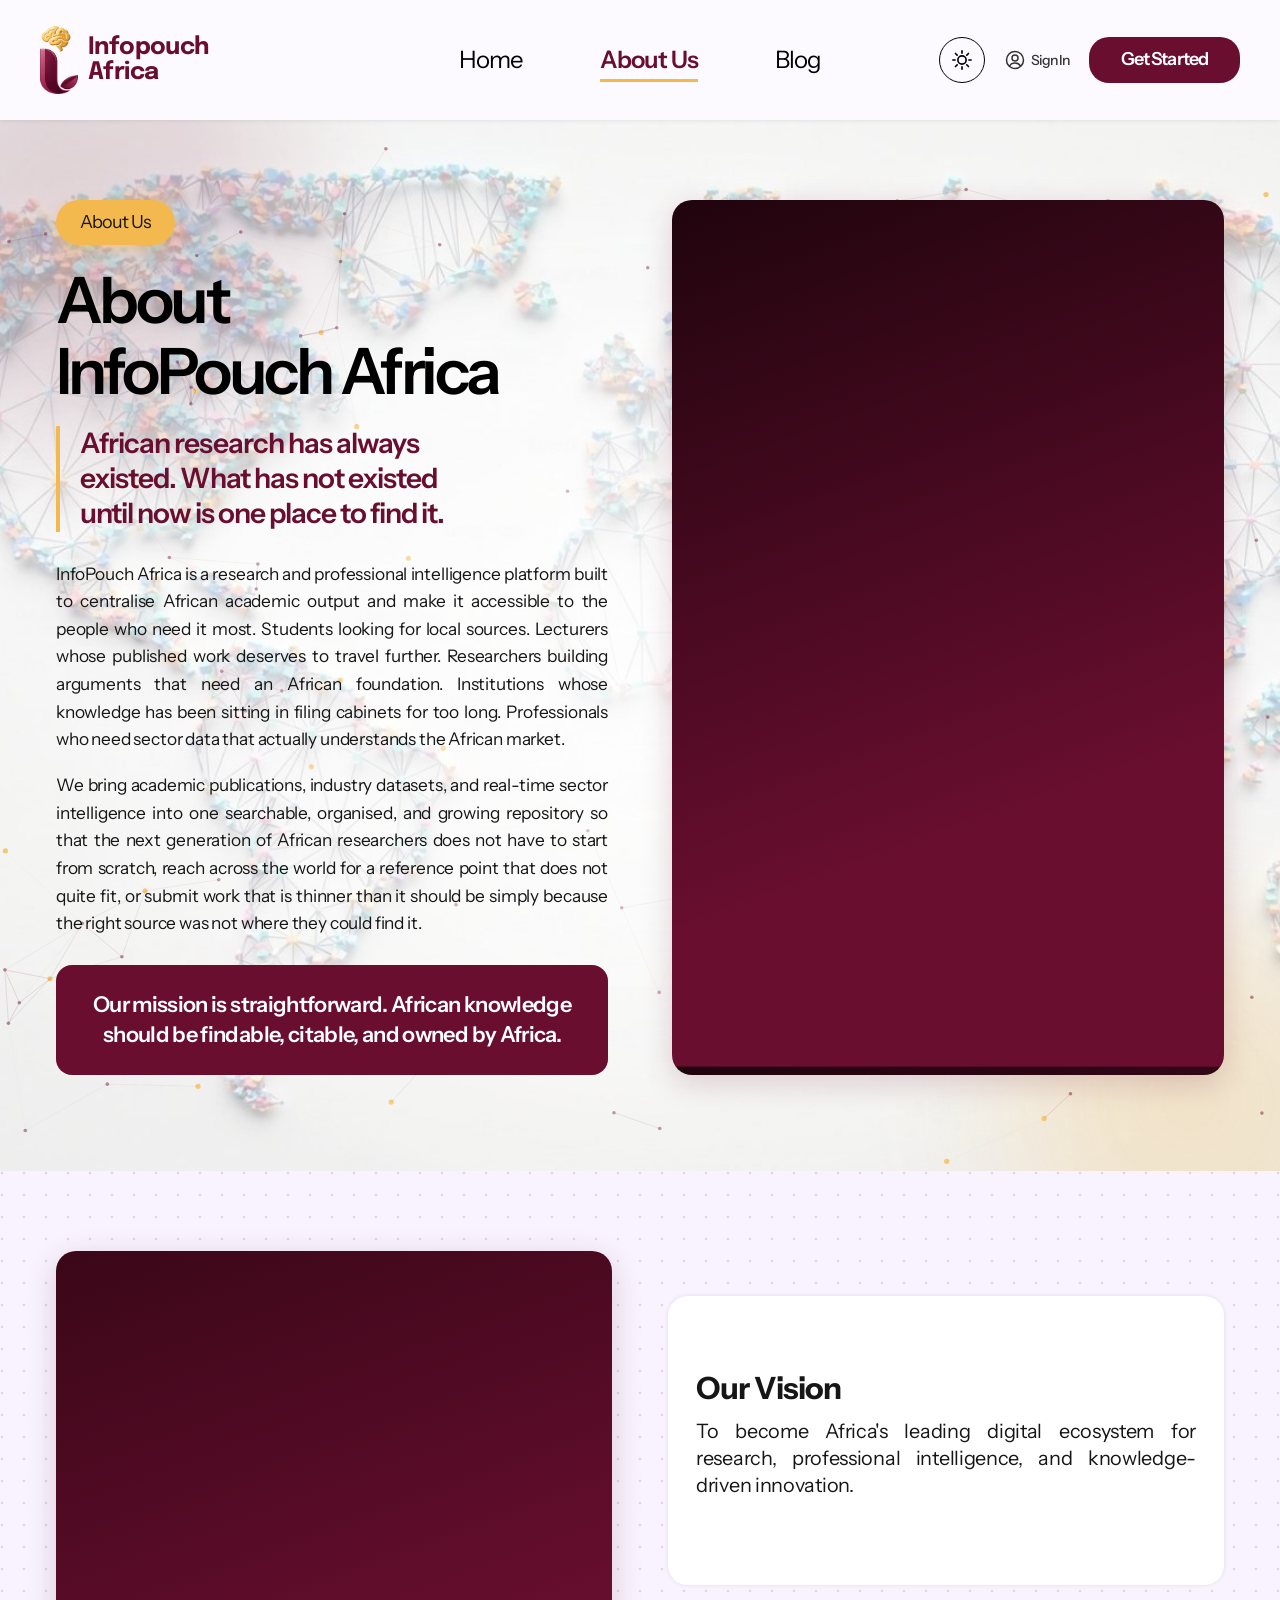
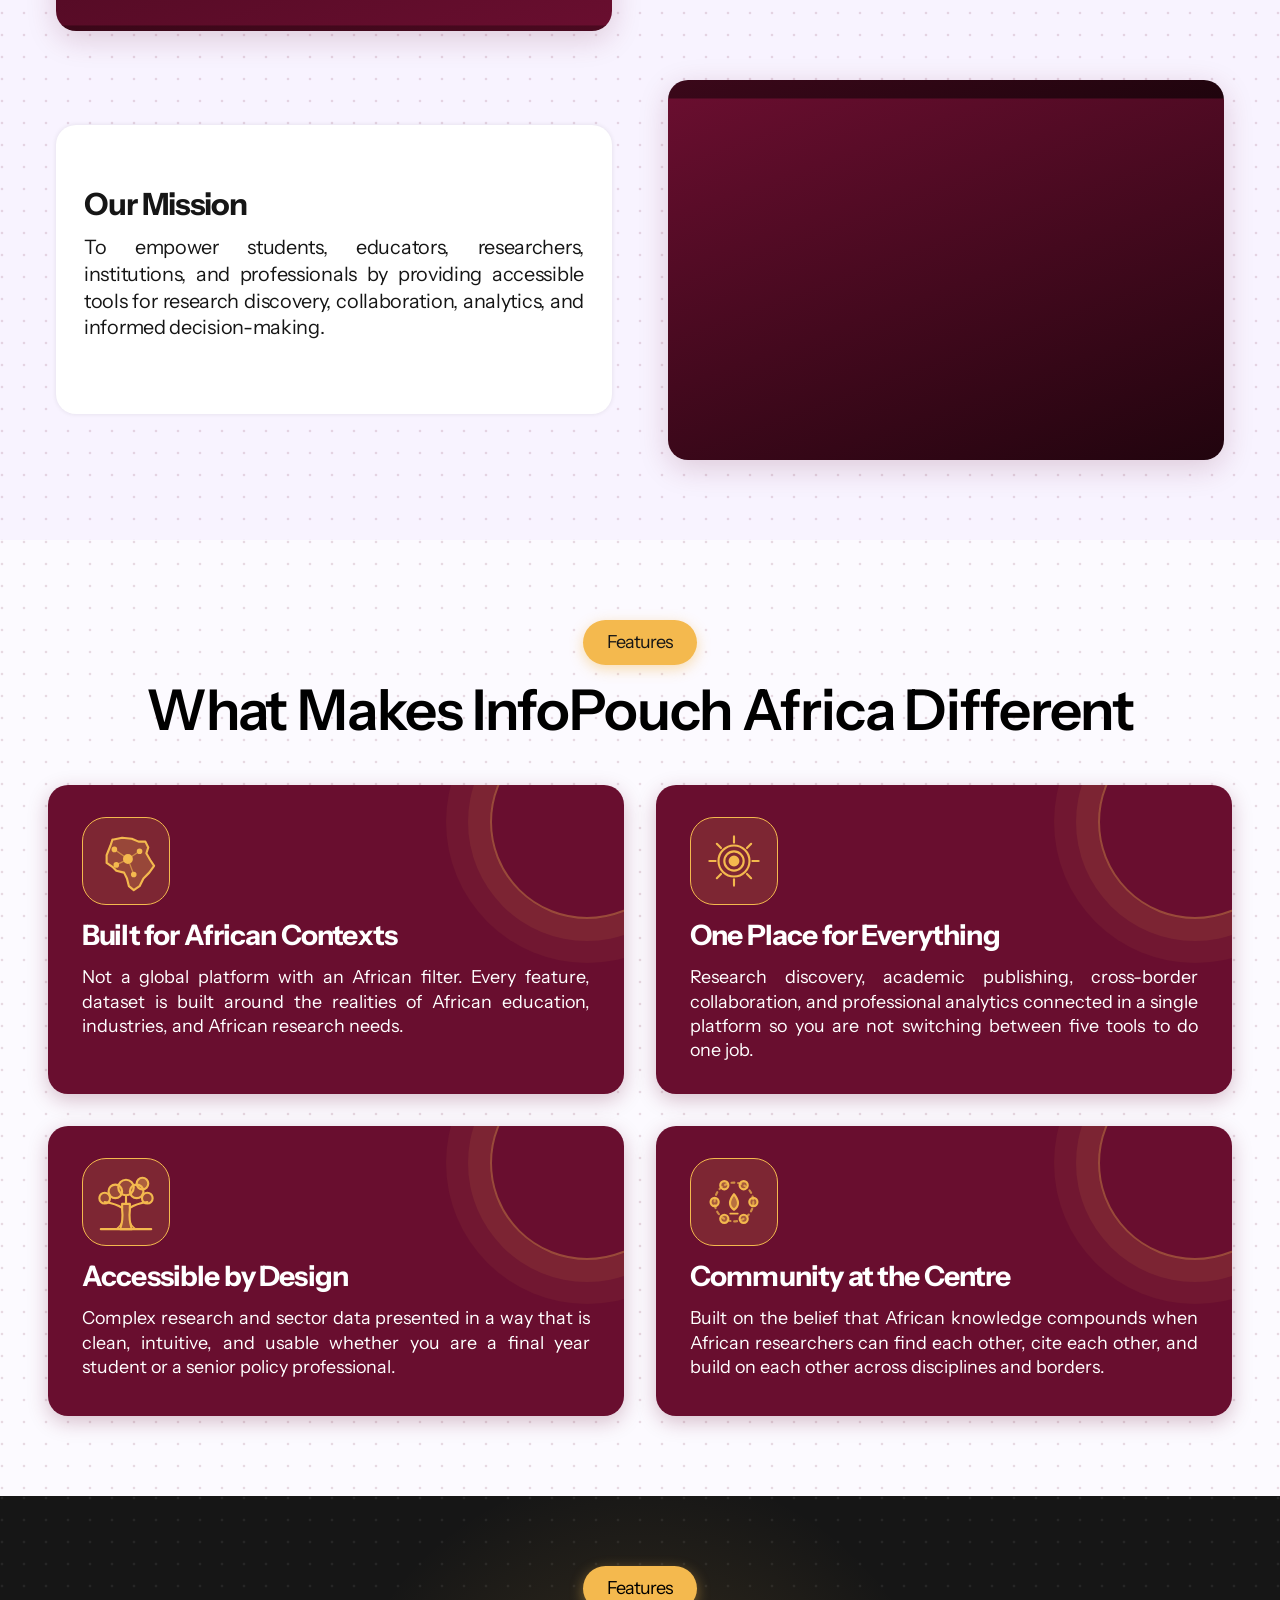
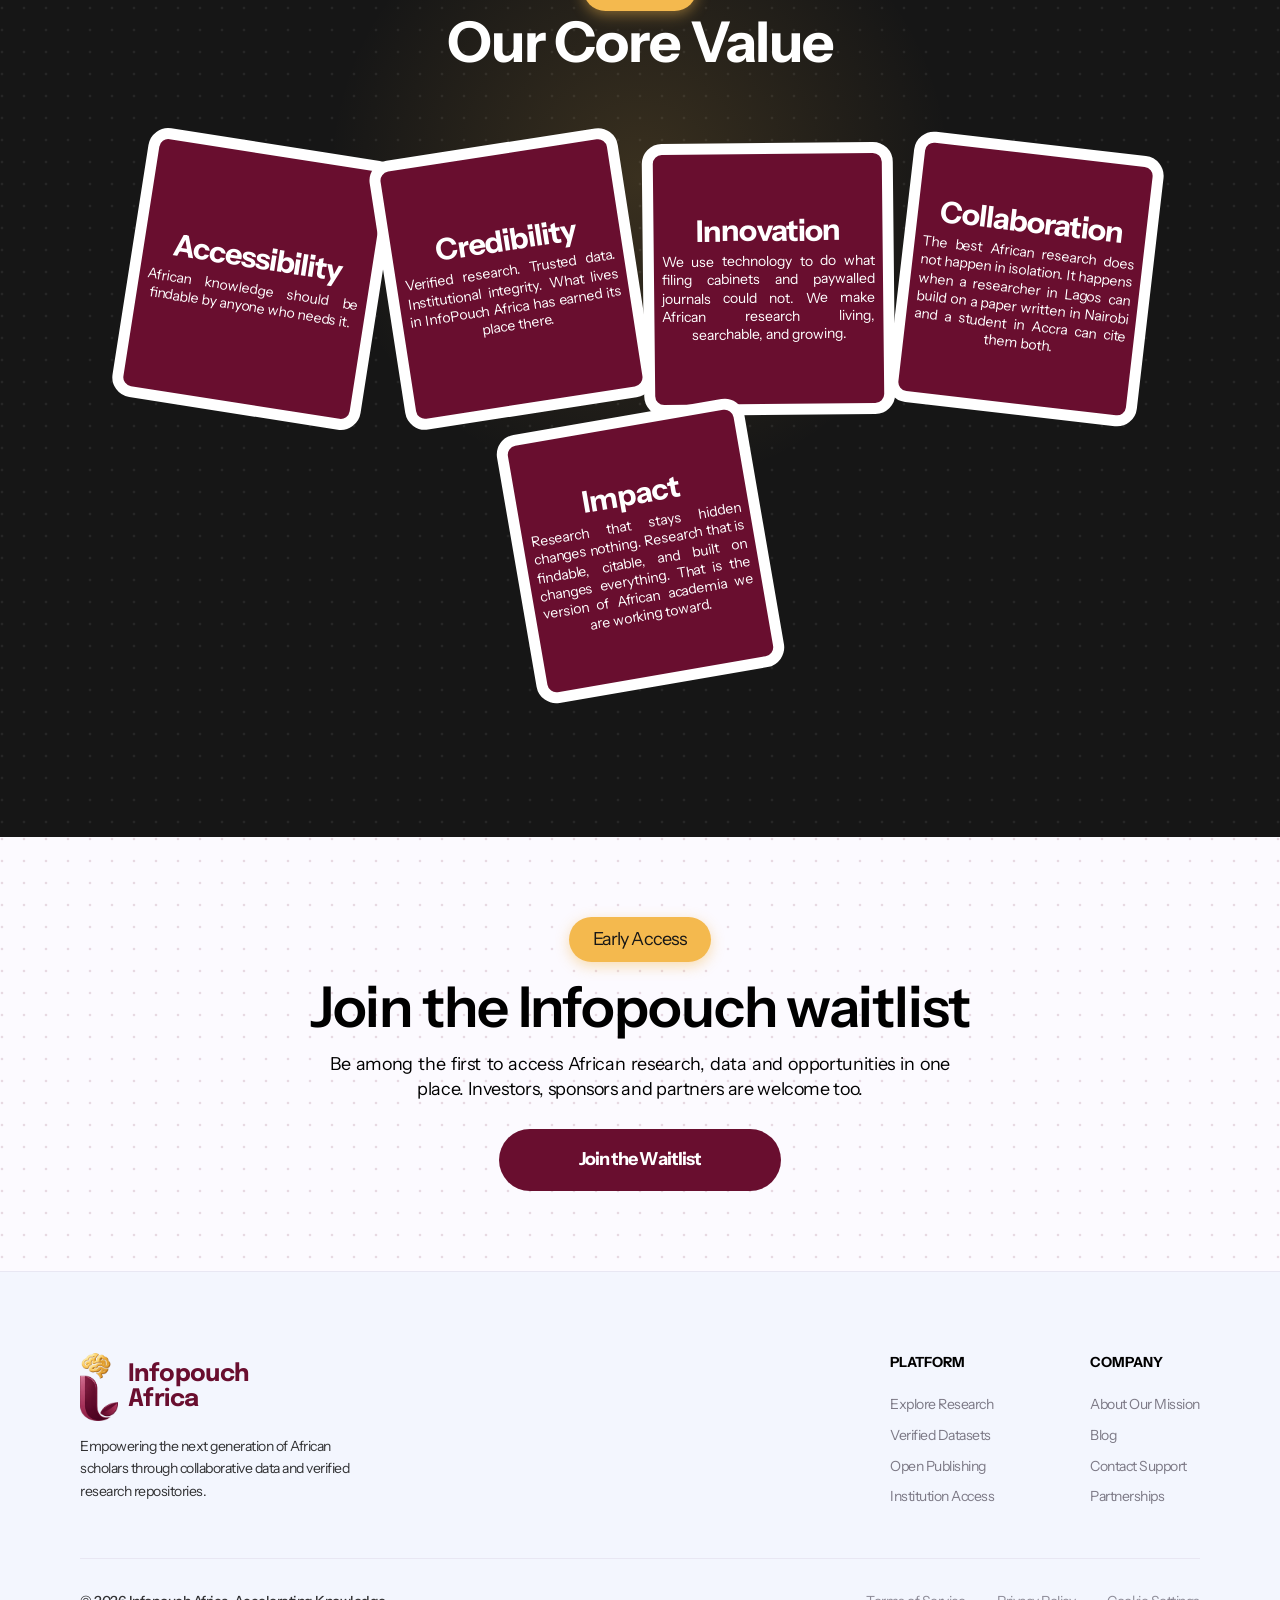
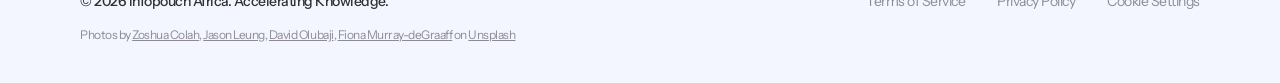
==== commit 5b79c0b4: "Add world map hero, animations, dark mode, African icons, nav fixes" ====
--- a/about.html
+++ b/about.html
@@ -6,7 +6,7 @@
 <link rel="preconnect" href="https://fonts.googleapis.com"><link rel="preconnect" href="https://fonts.gstatic.com" crossorigin>
 <link href="https://fonts.googleapis.com/css2?family=Instrument+Sans:wght@400;500;600;700&family=Epilogue:wght@700&display=swap" rel="stylesheet">
 <link rel="icon" type="image/png" href="assets/favicon.png">
-<link rel="stylesheet" href="css/style.css"></head><body>
+<script>try{var t=localStorage.getItem("ip-theme");if(t)document.documentElement.setAttribute("data-theme",t)}catch(e){}</script><link rel="stylesheet" href="css/style.css"></head><body>
 <div id="site-header"></div>
 <main>
 <div class="hero about-hero"><div class="wrap"><div class="about-grid">
@@ -18,17 +18,17 @@
 <div class="split"><div class="card wide"><h3>Our Mission</h3><p>To empower students, educators, researchers, institutions, and professionals by providing accessible tools for research discovery, collaboration, analytics, and informed decision-making.</p></div><div class="panel pm" style="min-height:289px"></div></div></div></div></section>
 <section class="bg"><div class="wrap"><div class="center"><span class="pill">Features</span><h2>What Makes InfoPouch Africa Different</h2></div>
 <div class="cards" style="margin-top:44px">
-<div class="card"><h3>Built for <em>African Contexts</em></h3><p>Not a global platform with an African filter. Every feature, dataset is built around the realities of African education, industries, and African research needs.</p></div>
-<div class="card"><h3><em>One Place</em> for Everything</h3><p>Research discovery, academic publishing, cross-border collaboration, and professional analytics connected in a single platform so you are not switching between five tools to do one job.</p></div>
-<div class="card"><h3 class="p">Accessible by Design</h3><p>Complex research and sector data presented in a way that is clean, intuitive, and usable whether you are a final year student or a senior policy professional.</p></div>
-<div class="card"><h3 class="p">Community <span style="color:#000">at the Centre</span></h3><p>Built on the belief that African knowledge compounds when African researchers can find each other, cite each other, and build on each other across disciplines and borders.</p></div></div></div></section>
+<div class="card feat rv"><span class="ico"><svg viewBox="0 0 64 64" fill="none" stroke="currentColor" stroke-width="2.2" stroke-linecap="round" stroke-linejoin="round" aria-hidden="true"><path d="M18 10L28 8L38 9L45 12L52 12L55 18L53 24L57 31L61 37L56 44L50 50L46 58L40 62L35 58L33 50L30 44L22 42L18 38L12 34L12 26L16 16Z" fill="currentColor" fill-opacity=".22"/><ellipse cx="53" cy="54" rx="2" ry="4" transform="rotate(15 53 54)"/><path d="M20 20L34 30L46 22M34 30L40 46M34 30L22 36" stroke-opacity=".6" stroke-width="1.3"/><circle class="node" cx="20" cy="20" r="1.8" fill="currentColor"/><circle class="node" cx="46" cy="22" r="1.8" fill="currentColor"/><circle class="node" cx="40" cy="46" r="1.8" fill="currentColor"/><circle class="node" cx="22" cy="36" r="1.8" fill="currentColor"/><circle class="ping" cx="34" cy="30" r="4" fill="currentColor"/></svg></span><h3>Built for African Contexts</h3><p>Not a global platform with an African filter. Every feature, dataset is built around the realities of African education, industries, and African research needs.</p></div>
+<div class="card feat rv"><span class="ico"><svg viewBox="0 0 64 64" fill="none" stroke="currentColor" stroke-width="2.2" stroke-linecap="round" stroke-linejoin="round" aria-hidden="true"><g class="spin"><line x1="51.0" y1="32.0" x2="57.0" y2="32.0"/><line x1="45.4" y1="45.4" x2="49.7" y2="49.7"/><line x1="32.0" y1="51.0" x2="32.0" y2="57.0"/><line x1="18.6" y1="45.4" x2="14.3" y2="49.7"/><line x1="13.0" y1="32.0" x2="7.0" y2="32.0"/><line x1="18.6" y1="18.6" x2="14.3" y2="14.3"/><line x1="32.0" y1="13.0" x2="32.0" y2="7.0"/><line x1="45.4" y1="18.6" x2="49.7" y2="14.3"/></g><circle cx="32" cy="32" r="16"/><circle cx="32" cy="32" r="10"/><circle cx="32" cy="32" r="4.5" fill="currentColor"/><path d="M32 6v6M32 52v6M6 32h6M52 32h6" stroke-width="1.5" stroke-opacity=".7"/></svg></span><h3>One Place for Everything</h3><p>Research discovery, academic publishing, cross-border collaboration, and professional analytics connected in a single platform so you are not switching between five tools to do one job.</p></div>
+<div class="card feat rv"><span class="ico"><svg viewBox="0 0 64 64" fill="none" stroke="currentColor" stroke-width="2.2" stroke-linecap="round" stroke-linejoin="round" aria-hidden="true"><circle class="sun" cx="49" cy="13" r="6" fill="currentColor" fill-opacity=".4"/><path d="M26 60C28 54 29 48 28 40V34H36V40C35 48 36 54 38 60Z" fill="currentColor" fill-opacity=".3"/><path d="M28 38C22 34 16 33 10 32M36 38C42 34 48 33 54 32M32 34V26"/><circle cx="10" cy="28" r="5.5" fill="currentColor" fill-opacity=".22"/><circle cx="21" cy="21" r="7" fill="currentColor" fill-opacity=".22"/><circle cx="32" cy="17" r="8" fill="currentColor" fill-opacity=".22"/><circle cx="43" cy="21" r="7" fill="currentColor" fill-opacity=".22"/><circle cx="54" cy="28" r="5.5" fill="currentColor" fill-opacity=".22"/><path d="M6 60H58"/><path d="M22 60Q27 56 28 52M42 60Q37 56 36 52" stroke-width="1.4"/></svg></span><h3>Accessible by Design</h3><p>Complex research and sector data presented in a way that is clean, intuitive, and usable whether you are a final year student or a senior policy professional.</p></div>
+<div class="card feat rv"><span class="ico"><svg viewBox="0 0 64 64" fill="none" stroke="currentColor" stroke-width="2.2" stroke-linecap="round" stroke-linejoin="round" aria-hidden="true"><g class="spin slow"><circle cx="32" cy="32" r="20" stroke-dasharray="3 4" stroke-opacity=".7"/><circle cx="52.0" cy="32.0" r="4.2" fill="currentColor" fill-opacity=".35"/><circle cx="42.0" cy="49.3" r="4.2" fill="currentColor" fill-opacity=".35"/><circle cx="22.0" cy="49.3" r="4.2" fill="currentColor" fill-opacity=".35"/><circle cx="12.0" cy="32.0" r="4.2" fill="currentColor" fill-opacity=".35"/><circle cx="22.0" cy="14.7" r="4.2" fill="currentColor" fill-opacity=".35"/><circle cx="42.0" cy="14.7" r="4.2" fill="currentColor" fill-opacity=".35"/></g><path class="flame" d="M32 40C26 36 27 30 32 24C37 30 38 36 32 40Z" fill="currentColor" fill-opacity=".5"/><path d="M28 44H36" stroke-width="1.6"/></svg></span><h3>Community at the Centre</h3><p>Built on the belief that African knowledge compounds when African researchers can find each other, cite each other, and build on each other across disciplines and borders.</p></div></div></div></div></section>
 <section class="values"><div class="wrap center"><span class="pill" style="color:#000">Features</span><h2>Our Core Value</h2>
 <div class="vals">
-<div class="v"><h3>Accessibility</h3><p>African knowledge should be findable by anyone who needs it.</p></div>
-<div class="v"><h3>Credibility</h3><p>Verified research. Trusted data. Institutional integrity. What lives in InfoPouch Africa has earned its place there.</p></div>
-<div class="v"><h3>Innovation</h3><p>We use technology to do what filing cabinets and paywalled journals could not. We make African research living, searchable, and growing.</p></div>
-<div class="v"><h3>Collaboration</h3><p>The best African research does not happen in isolation. It happens when a researcher in Lagos can build on a paper written in Nairobi and a student in Accra can cite them both.</p></div>
-<div class="v"><h3>Impact</h3><p>Research that stays hidden changes nothing. Research that is findable, citable, and built on changes everything. That is the version of African academia we are working toward.</p></div></div>
+<div class="v" role="button" tabindex="0" aria-haspopup="dialog" data-more="Wherever you study, teach or work, African knowledge should be within reach. No more hunting across borders for a source that was written next door."><h3>Accessibility</h3><p>African knowledge should be findable by anyone who needs it.</p><span class="tap">Tap to open</span></div>
+<div class="v" role="button" tabindex="0" aria-haspopup="dialog" data-more="Every record earns its place. We hold the platform to institutional standards so that what you cite today is still something you can stand behind tomorrow."><h3>Credibility</h3><p>Verified research. Trusted data. Institutional integrity. What lives in InfoPouch Africa has earned its place there.</p><span class="tap">Tap to open</span></div>
+<div class="v" role="button" tabindex="0" aria-haspopup="dialog" data-more="Search, organised datasets and live sector intelligence turn a static archive into something that grows with every researcher who contributes."><h3>Innovation</h3><p>We use technology to do what filing cabinets and paywalled journals could not. We make African research living, searchable, and growing.</p><span class="tap">Tap to open</span></div>
+<div class="v" role="button" tabindex="0" aria-haspopup="dialog" data-more="Lagos, Nairobi, Accra and beyond: when researchers can find and cite each other, the whole continent’s work compounds."><h3>Collaboration</h3><p>The best African research does not happen in isolation. It happens when a researcher in Lagos can build on a paper written in Nairobi and a student in Accra can cite them both.</p><span class="tap">Tap to open</span></div>
+<div class="v" role="button" tabindex="0" aria-haspopup="dialog" data-more="Findable work gets cited. Cited work shapes policy, teaching and business. That chain is what we are building for African academia."><h3>Impact</h3><p>Research that stays hidden changes nothing. Research that is findable, citable, and built on changes everything. That is the version of African academia we are working toward.</p><span class="tap">Tap to open</span></div></div>
 </div></section>
 <section class="wl" id="waitlist"><div class="wrap"><span class="pill">Early Access</span><h2>Join the Infopouch waitlist</h2>
 <p>Be among the first to access African research, data and opportunities in one place. Investors, sponsors and partners are welcome too.</p>
--- a/css/style.css
+++ b/css/style.css
@@ -1,6 +1,6 @@
 /* ===== BRAND TOKENS (taken from the Figma file). Edit here to restyle the whole site ===== */
 :root{
- --plum:#592740; --gold:#efaf00; --ink:#161616; --lav:#f8f3ff; --bg:#fcfaff; --white:#fff;
+ --plum:#690e2f; --plum-d:#3a0718; --plum-dd:#1f040d; --gold:#f4b94e; --ink:#161616; --lav:#f8f3ff; --bg:#fcfaff; --white:#fff;
  --line:rgba(204,195,214,.3); --footer:rgba(225,232,253,.4); --mute:rgba(74,68,83,.7); --dark:#161616;
  /* Photos: drop files in /assets and set them here, e.g.  --hero-img:url("assets/hero.jpg");  */
  /* Photos are hotlinked from Unsplash (free licence). To use your own, upload to /assets and replace with url("assets/yourfile.jpg") */
@@ -26,16 +26,16 @@
 h2{font-weight:600;font-size:clamp(32px,4.4vw,64px);letter-spacing:-.02em;line-height:1.1;text-align:center}
 .center{text-align:center;display:flex;flex-direction:column;align-items:center;gap:14px}
 /* hero */
-.hero{padding:96px 0 110px;background:var(--hero-img) center/cover no-repeat,radial-gradient(ellipse at 50% 0%,rgba(89,39,64,.07),transparent 60%),linear-gradient(#fff,var(--bg))}
+.hero{padding:96px 0 110px;background:var(--hero-img) center/cover no-repeat,radial-gradient(ellipse at 50% 0%,rgba(105,14,47,.07),transparent 60%),linear-gradient(#fff,var(--bg))}
 .hero .center{gap:24px}.hero p.lead{max-width:941px;font-size:clamp(18px,1.7vw,24px);letter-spacing:-.04em;line-height:1.3}
 .btns{display:flex;gap:24px;flex-wrap:wrap;justify-content:center}
-.hero.dark{background:var(--blog-hero-img) center/cover no-repeat,linear-gradient(135deg,#1c1418,#3b1a2c);color:#fff;padding:120px 0}
+.hero.dark{background:var(--blog-hero-img) center/cover no-repeat,linear-gradient(135deg,var(--plum-dd),var(--plum-d));color:#fff;padding:120px 0}
 section{padding:80px 0}.lav{background:var(--lav)}.bg{background:var(--bg)}
 /* split blocks */
 .split{display:grid;grid-template-columns:1fr 1fr;gap:49px;align-items:center}
 .split p{font-size:clamp(17px,1.55vw,22px);color:var(--ink);letter-spacing:-.015em;margin-bottom:12px}
-.panel{min-height:320px;border-radius:20px;background:var(--about-img) center/cover no-repeat,linear-gradient(160deg,#2b1a26,var(--plum) 70%)}
-.panel.pv{background:var(--vision-img) center/cover no-repeat,linear-gradient(160deg,#3a2230,#6b3350)}.panel.pm{background:var(--mission-img) center/cover no-repeat,linear-gradient(160deg,#6b3350,#2b1a26)}.panel.pf{background:var(--future-img) center/cover no-repeat,linear-gradient(160deg,#2b1a26,var(--plum))}
+.panel{min-height:320px;border-radius:20px;background:var(--about-img) center/cover no-repeat,linear-gradient(160deg,var(--plum-dd),var(--plum) 70%)}
+.panel.pv{background:var(--vision-img) center/cover no-repeat,linear-gradient(160deg,var(--plum-d),var(--plum))}.panel.pm{background:var(--mission-img) center/cover no-repeat,linear-gradient(160deg,var(--plum),var(--plum-dd))}.panel.pf{background:var(--future-img) center/cover no-repeat,linear-gradient(160deg,var(--plum-dd),var(--plum))}
 /* cards */
 .cards{display:grid;grid-template-columns:repeat(2,minmax(0,443px));gap:47px 27px;justify-content:center}
 .card{background:#fff;border-radius:20px;padding:20px 24px;box-shadow:0 0 5px rgba(0,0,0,.09);display:flex;flex-direction:column;justify-content:center;gap:27px;min-height:267px}
@@ -58,7 +58,7 @@
 details p{padding:0 60px 44px 164px;color:var(--ink)}
 /* blog */
 .posts{display:grid;grid-template-columns:repeat(auto-fill,minmax(300px,1fr));gap:48px 36px}
-.post .art{height:260px;border-radius:20px;margin-bottom:20px;background:linear-gradient(140deg,#3b1a2c,var(--plum)) center/cover no-repeat;display:flex;align-items:flex-start;padding:14px}
+.post .art{height:260px;border-radius:20px;margin-bottom:20px;background:linear-gradient(140deg,var(--plum-d),var(--plum)) center/cover no-repeat;display:flex;align-items:flex-start;padding:14px}
 .post .art span{background:rgba(0,0,0,.35);color:#fff;font-size:15px;padding:4px 12px;border-radius:6px}
 .post h3{font-weight:600;font-size:clamp(24px,2.2vw,32px);letter-spacing:-.06em;line-height:1.15;color:#121416;margin-bottom:10px}
 .meta{font-size:15px;color:rgba(0,0,0,.6);margin-bottom:12px}.post p{font-size:clamp(17px,1.4vw,20px)}
@@ -80,9 +80,9 @@
 .v h3{font-size:30px;overflow-wrap:anywhere}
 
 /* ===== Texture: faint dotted pattern (like the map texture in the Figma design) ===== */
-:root{--dots:url("data:image/svg+xml,%3Csvg xmlns='http://www.w3.org/2000/svg' width='22' height='22'%3E%3Ccircle cx='2' cy='2' r='1.3' fill='%23592740' fill-opacity='.14'/%3E%3C/svg%3E")}
-.hero{background-image:var(--hero-img),radial-gradient(ellipse at 50% 0%,rgba(89,39,64,.10),transparent 62%),var(--dots),linear-gradient(#fff,var(--bg));background-size:cover,auto,22px 22px,auto;background-position:center,center,center top,center}
-.hero.dark{background-image:var(--blog-hero-img),linear-gradient(135deg,rgba(22,16,20,.78),rgba(59,26,44,.72)),url("data:image/svg+xml,%3Csvg xmlns='http://www.w3.org/2000/svg' width='22' height='22'%3E%3Ccircle cx='2' cy='2' r='1.3' fill='%23fff' fill-opacity='.10'/%3E%3C/svg%3E");background-size:cover,auto,22px 22px}
+:root{--dots:url("data:image/svg+xml,%3Csvg xmlns='http://www.w3.org/2000/svg' width='22' height='22'%3E%3Ccircle cx='2' cy='2' r='1.3' fill='%23690e2f' fill-opacity='.14'/%3E%3C/svg%3E")}
+.hero{background-image:var(--hero-img),radial-gradient(ellipse at 50% 0%,rgba(105,14,47,.10),transparent 62%),var(--dots),linear-gradient(#fff,var(--bg));background-size:cover,auto,22px 22px,auto;background-position:center,center,center top,center}
+.hero.dark{background-image:var(--blog-hero-img),linear-gradient(135deg,rgba(31,4,13,.8),rgba(58,7,24,.72)),url("data:image/svg+xml,%3Csvg xmlns='http://www.w3.org/2000/svg' width='22' height='22'%3E%3Ccircle cx='2' cy='2' r='1.3' fill='%23fff' fill-opacity='.10'/%3E%3C/svg%3E");background-size:cover,auto,22px 22px}
 .bg,.lav,.wl{background-image:var(--dots);background-size:22px 22px}
 .lav{background-color:var(--lav)}.bg,.wl{background-color:var(--bg)}
 .values{background-image:url("data:image/svg+xml,%3Csvg xmlns='http://www.w3.org/2000/svg' width='22' height='22'%3E%3Ccircle cx='2' cy='2' r='1.3' fill='%23fff' fill-opacity='.07'/%3E%3C/svg%3E")}
@@ -104,7 +104,7 @@
 .fbot .legal{display:flex;gap:32px;flex-wrap:wrap}.fbot .legal a{color:rgba(74,68,83,.6);text-decoration:none;font-weight:400}
 @media(max-width:900px){.pgrid{grid-template-columns:1fr}.fbot .legal{gap:18px}}
 
-.panel,.panel.pv,.panel.pm,.panel.pf{box-shadow:0 8px 30px rgba(89,39,64,.18)}
+.panel,.panel.pv,.panel.pm,.panel.pf{box-shadow:0 8px 30px rgba(105,14,47,.18)}
 .fbot .credits{flex-basis:100%;font-size:12px;font-weight:400;color:rgba(74,68,83,.6)}.fbot .credits a{color:inherit}
 
 /* ===== Text alignment pass ===== */
@@ -147,3 +147,157 @@
 }
 /* Mission statement centred */
 .about-body .callout{text-align:center;display:flex;align-items:center;justify-content:center;min-height:110px}
+
+/* ===== v3: sticky nav, motion, justified text, wider layout, icons, pop-up ===== */
+#site-header{position:sticky;top:0;z-index:50}
+header{position:relative;transition:box-shadow .3s,background .3s}
+header.scrolled{box-shadow:0 4px 24px rgba(105,14,47,.18)}
+header.scrolled .wrap{height:84px}header .wrap{transition:height .3s}header.scrolled .brand img{height:52px}.brand img{transition:height .3s}
+nav a{position:relative}nav a::after{content:"";position:absolute;left:0;bottom:-6px;height:3px;width:100%;background:var(--gold);transform:scaleX(0);transform-origin:left;transition:transform .3s}
+nav a:hover::after,nav a.on::after{transform:scaleX(1)}
+.btn{transition:transform .25s,box-shadow .25s,background .25s}.btn:hover{transform:translateY(-3px);box-shadow:0 10px 24px rgba(105,14,47,.3)}
+.btn.out:hover{background:var(--plum);color:#fff;border-color:var(--plum)}
+#progress{position:fixed;left:0;top:0;height:4px;width:0;background:var(--gold);z-index:100}
+/* hero map + floating glow */
+.hero{position:relative;overflow:hidden;isolation:isolate}
+.hero>.wrap{position:relative;z-index:2}
+.hero-map{position:absolute;inset:-4% -3%;z-index:0;background:url("../assets/world-map.jpg") center/cover no-repeat;opacity:.95;animation:mapdrift 28s ease-in-out infinite alternate;will-change:transform}
+@keyframes mapdrift{from{transform:scale(1.02) translate3d(-1.5%,0,0)}to{transform:scale(1.1) translate3d(1.5%,-1.5%,0)}}
+.hero-glow{position:absolute;z-index:1;border-radius:50%;filter:blur(70px);pointer-events:none;opacity:.35}
+.hero-glow.g1{width:420px;height:420px;background:var(--plum);left:-120px;top:-100px;animation:float1 16s ease-in-out infinite alternate}
+.hero-glow.g2{width:360px;height:360px;background:var(--gold);right:-90px;bottom:-110px;animation:float2 19s ease-in-out infinite alternate;opacity:.4}
+@keyframes float1{to{transform:translate(160px,90px) scale(1.2)}}@keyframes float2{to{transform:translate(-190px,-70px) scale(1.15)}}
+.hero::after{content:"";position:absolute;inset:0;z-index:1;background:radial-gradient(ellipse at 50% 55%,rgba(255,255,255,.7),rgba(255,255,255,.15) 65%);pointer-events:none}
+.hero.dark .hero-map,.hero.dark::after{display:none}
+.hero:not(.dark){background-image:var(--dots),linear-gradient(#fff,var(--bg));background-size:22px 22px,auto;animation:dotsdrift 40s linear infinite}
+@keyframes dotsdrift{to{background-position:220px 220px,center}}
+.hero .pill{animation:pop .8s both}.hero h1{animation:rise .9s .1s both}.hero p.lead,.lead-quote{animation:rise .9s .25s both}.hero .btns{animation:rise .9s .4s both}
+@keyframes rise{from{opacity:0;transform:translateY(26px)}to{opacity:1;transform:none}}@keyframes pop{from{opacity:0;transform:scale(.7)}to{opacity:1;transform:none}}
+.pill{box-shadow:0 4px 14px rgba(244,185,78,.45)}
+/* scroll reveal */
+.js .rv{opacity:0;translate:0 34px;transition:opacity .8s ease,translate .8s ease,transform .35s,box-shadow .35s;transition-delay:var(--d,0s),var(--d,0s),0s,0s}
+.js .rv.in{opacity:1;translate:none}
+/* hover motion */
+.pillar,.card,.post{transition:transform .35s,box-shadow .35s}
+.pillar:hover,.card:hover{transform:translateY(-8px);box-shadow:0 18px 40px rgba(105,14,47,.22)}
+.panel{transition:transform .6s}.panel:hover{transform:scale(1.015)}
+details{transition:background .3s}details:hover{background:#fff}summary::after{transition:transform .3s}details[open] summary::after{transform:rotate(180deg)}
+.post .art{transition:transform .4s}.post:hover .art{transform:scale(1.03)}
+/* one colour feature cards with gold African-symbol icons */
+.cards{grid-template-columns:repeat(2,minmax(0,1fr));gap:32px}
+.card.feat{background:var(--plum);color:#fff;position:relative;overflow:hidden;box-shadow:0 6px 20px rgba(105,14,47,.25);flex-direction:column;justify-content:flex-start;gap:14px;padding:32px 34px;min-height:290px}
+.card.feat h3,.card.feat p{color:#fff}
+.card.feat::before{content:"";position:absolute;right:-60px;top:-60px;width:190px;height:190px;border-radius:50%;border:2px solid rgba(244,185,78,.35);box-shadow:0 0 0 22px rgba(244,185,78,.08),0 0 0 44px rgba(244,185,78,.05);transition:transform .6s}
+.card.feat:hover::before{transform:scale(1.25) rotate(20deg)}
+.ico{width:72px;height:72px;border-radius:20px;background:rgba(244,185,78,.14);border:1.5px solid var(--gold);color:var(--gold);display:grid;place-items:center;position:relative;transition:transform .4s}
+.ico svg{width:44px;height:44px}.card.feat:hover .ico{transform:rotate(-8deg) scale(1.1)}
+/* core values: tap to open */
+.v{cursor:pointer;transition:transform .35s cubic-bezier(.3,1.5,.5,1),box-shadow .35s;position:relative}
+.v:hover,.v:focus-visible{transform:rotate(0) scale(1.08) translateY(-8px)!important;box-shadow:0 20px 40px rgba(0,0,0,.45);outline:none;z-index:2}
+.v .tap{position:absolute;bottom:12px;left:0;right:0;font-size:12px;letter-spacing:.06em;text-transform:uppercase;color:var(--gold);opacity:0;transition:opacity .3s}.v:hover .tap,.v:focus-visible .tap{opacity:1}
+#vmodal{position:fixed;inset:0;z-index:200;display:grid;place-items:center;padding:20px;background:rgba(31,4,13,.78);backdrop-filter:blur(6px);opacity:0;pointer-events:none;transition:opacity .3s}
+#vmodal.open{opacity:1;pointer-events:auto}
+#vmodal .box{background:var(--plum);color:#fff;border:11px solid #fff;border-radius:28px;max-width:560px;width:100%;padding:44px 40px 38px;text-align:center;transform:scale(.6) rotate(-6deg);transition:transform .45s cubic-bezier(.3,1.5,.5,1);position:relative}
+#vmodal.open .box{transform:none}
+#vmodal h3{font-size:clamp(34px,5vw,48px);letter-spacing:-.04em;margin-bottom:14px;color:var(--gold)}
+#vmodal p{font-size:18px;line-height:1.5;margin-bottom:14px;text-align:center}
+#vmodal button{position:absolute;right:14px;top:10px;background:none;border:0;color:#fff;font-size:34px;cursor:pointer;line-height:1}
+/* justified text */
+.about-body p,.split p,.card p,.pillar p,.v p,details p,.legal-page p,.legal-page li,.post p,article.full p,.wl p,.hero p.lead,.lead-quote{text-align:justify;text-justify:inter-word;hyphens:auto;-webkit-hyphens:auto;text-wrap:wrap}
+.hero p.lead,.wl p,.v p{text-align-last:center}.about-body p,.split p,.card p,.pillar p,details p,.legal-page p,.post p,article.full p{text-align-last:left}
+.v p{font-size:14px}
+/* wider layout, image fills the space */
+.wrap{max-width:1400px;padding:0 48px}
+.about-hero .wrap{max-width:1560px;padding:0 56px}
+.about-grid{grid-template-columns:minmax(0,1fr) minmax(0,1fr);column-gap:64px}
+.about-body{max-width:none}.lead-quote{max-width:none}
+.about-grid .panel.tall{min-height:640px;width:100%}
+.lav .wrap{max-width:1560px;padding:0 56px}
+.split{gap:56px}.split .panel{min-height:380px!important}
+.hero p.lead{max-width:860px}
+@media(max-width:900px){.wrap,.about-hero .wrap,.lav .wrap{padding:0 20px}.cards{grid-template-columns:1fr}.hero-glow{display:none}.about-grid .panel.tall{min-height:280px}}
+@media(prefers-reduced-motion:reduce){*,*::before,*::after{animation:none!important;transition:none!important}.js .rv{opacity:1;translate:none}}
+.hero-glow{opacity:.16}.hero-glow.g2{opacity:.28}
+.lead-quote{text-align:left!important;text-align-last:left!important;hyphens:none}
+.about-body .callout{text-align:center!important;text-align-last:center!important;hyphens:none}
+.lead-quote{text-wrap:balance}
+
+/* ===== v4: more life ===== */
+.ico svg *{transform-box:fill-box;transform-origin:center}
+.spin{animation:spin 16s linear infinite}.spin.slow{animation-duration:34s}@keyframes spin{to{transform:rotate(360deg)}}
+.ping{animation:ping 2.6s ease-out infinite}@keyframes ping{0%{transform:scale(.6);opacity:.9}100%{transform:scale(3.2);opacity:0}}
+.node{animation:blink 2.4s ease-in-out infinite}.node:nth-of-type(2){animation-delay:.6s}.node:nth-of-type(3){animation-delay:1.2s}@keyframes blink{50%{opacity:.25}}
+.sun{animation:glow 3s ease-in-out infinite alternate}@keyframes glow{to{transform:scale(1.35);fill-opacity:.7}}
+.flame{animation:flick 1.2s ease-in-out infinite alternate;transform-origin:50% 100%!important}@keyframes flick{to{transform:scale(1.15,1.25) rotate(-4deg)}}
+.cards .card:nth-child(1) .ico{animation:bob 4.2s ease-in-out infinite}.cards .card:nth-child(2) .ico{animation:bob 4.8s .4s ease-in-out infinite}.cards .card:nth-child(3) .ico{animation:bob 4.4s .8s ease-in-out infinite}.cards .card:nth-child(4) .ico{animation:bob 5s 1.2s ease-in-out infinite}
+@keyframes bob{50%{transform:translateY(-7px)}}
+.card.feat.in .ico svg>path:not(.flame),.card.feat.in .ico svg>circle:not(.ping):not(.node):not(.sun){stroke-dasharray:260;stroke-dashoffset:260;animation:draw 1.8s .3s ease forwards}
+@keyframes draw{to{stroke-dashoffset:0}}
+/* shimmer on the gradient word */
+h1 b{background:linear-gradient(100deg,var(--plum) 35%,var(--gold) 50%,var(--plum) 65%) 0 0/250% 100%;-webkit-background-clip:text;background-clip:text;color:transparent;-webkit-text-fill-color:transparent;animation:shine 5s ease-in-out infinite}
+@keyframes shine{0%,30%{background-position:120% 0}70%,100%{background-position:-20% 0}}
+/* button shine sweep */
+.btn{position:relative;overflow:hidden}.btn:not(.out)::after{content:"";position:absolute;top:0;left:-70%;width:40%;height:100%;background:linear-gradient(100deg,transparent,rgba(255,255,255,.35),transparent);transform:skewX(-20deg);animation:sweep 4.5s ease-in-out infinite}
+@keyframes sweep{0%,60%{left:-70%}100%{left:130%}}
+/* particles + spotlight */
+.fx-canvas{position:absolute;inset:0;width:100%;height:100%;z-index:1;pointer-events:none}
+.values{position:relative;--mx:50%;--my:30%}.values::before{content:"";position:absolute;inset:0;background:radial-gradient(520px circle at var(--mx) var(--my),rgba(244,185,78,.16),transparent 60%);pointer-events:none;transition:background .1s}
+.values>.wrap{position:relative;z-index:1}
+.vals .v{animation:vbob 5s ease-in-out infinite}.vals .v:nth-child(2){animation-delay:.6s}.vals .v:nth-child(3){animation-delay:1.2s}.vals .v:nth-child(4){animation-delay:1.8s}.vals .v:nth-child(5){animation-delay:2.4s}
+@keyframes vbob{50%{translate:0 -9px}}
+.pillar li{transition:transform .3s,color .3s}.pillar:hover li{transform:translateX(6px);color:var(--plum)}.pillar:hover li:nth-child(2){transition-delay:.04s}.pillar:hover li:nth-child(3){transition-delay:.08s}.pillar:hover li:nth-child(4){transition-delay:.12s}
+.pillar .num{transition:color .3s,transform .3s}.pillar:hover .num{color:var(--gold);transform:scale(1.4);transform-origin:left}
+.pillar,.card.feat{transform-style:preserve-3d}
+@media(max-width:900px){.vals .v{animation:none}}
+.ico{width:88px;height:88px;border-radius:24px}.ico svg{width:62px;height:62px}
+
+/* ===== v5: Dark theme (gold becomes the main colour). Toggle = sun/moon button in the header ===== */
+:root{--brand:#690e2f}
+.theme-btn{width:46px;height:46px;border-radius:50%;border:1.5px solid currentColor;background:transparent;color:inherit;cursor:pointer;display:grid;place-items:center;transition:transform .4s,background .3s,color .3s}
+.theme-btn:hover{transform:rotate(25deg) scale(1.1);background:var(--gold);color:var(--plum-dd);border-color:var(--gold)}
+.theme-btn svg{width:22px;height:22px}.theme-btn .moon{display:none}
+html[data-theme=dark] .theme-btn .sun-i{display:none}html[data-theme=dark] .theme-btn .moon{display:block}
+html.tt *,html.tt *::before,html.tt *::after{transition:background-color .5s,color .5s,border-color .5s,box-shadow .5s!important}
+html[data-theme=dark]{color-scheme:dark;--plum:#f4b94e;--ink:#f3eaee;--bg:#0f080b;--lav:#150b10;--dark:#070304;--mute:rgba(255,255,255,.66);--line:rgba(244,185,78,.22);--dots:url("data:image/svg+xml,%3Csvg xmlns='http://www.w3.org/2000/svg' width='22' height='22'%3E%3Ccircle cx='2' cy='2' r='1.3' fill='%23f4b94e' fill-opacity='.13'/%3E%3C/svg%3E")}
+html[data-theme=dark] body{background:#0a0507;color:#f3eaee}
+html[data-theme=dark] header{background:#110a0d;box-shadow:0 0 0 1px rgba(244,185,78,.18)}
+html[data-theme=dark] nav a,html[data-theme=dark] .signin,html[data-theme=dark] h2,html[data-theme=dark] h1{color:#fff}
+html[data-theme=dark] nav a.on,html[data-theme=dark] .brand{color:var(--gold)}
+html[data-theme=dark] .btn{background:var(--gold);color:#1f040d}
+html[data-theme=dark] .btn.out{background:transparent;color:var(--gold);border-color:var(--gold)}
+html[data-theme=dark] .btn.out:hover{background:var(--gold);color:#1f040d}
+html[data-theme=dark] .btn:hover{box-shadow:0 10px 26px rgba(244,185,78,.35)}
+html[data-theme=dark] h1 b{background:linear-gradient(100deg,var(--gold) 35%,#fff 50%,var(--gold) 65%) 0 0/250% 100%;-webkit-background-clip:text;background-clip:text}
+html[data-theme=dark] .hero:not(.dark){background-image:var(--dots),linear-gradient(#0a0507,#120a0e)}
+html[data-theme=dark] .hero-map{filter:invert(1) hue-rotate(180deg) brightness(.9);mix-blend-mode:screen;opacity:.5}
+html[data-theme=dark] .hero::after{background:radial-gradient(ellipse at 50% 55%,rgba(10,5,7,.78),rgba(10,5,7,.2) 70%)}
+html[data-theme=dark] .hero-glow.g1{background:var(--brand);opacity:.5}html[data-theme=dark] .hero-glow.g2{opacity:.22}
+html[data-theme=dark] .pillars,html[data-theme=dark] .bg,html[data-theme=dark] .wl{background-color:#0a0507}
+html[data-theme=dark] .lav{background-color:#150b10}
+html[data-theme=dark] .pillar,html[data-theme=dark] .card:not(.feat){background:#1a0f14;border-color:rgba(244,185,78,.25);box-shadow:0 0 0 1px rgba(244,185,78,.12)}
+html[data-theme=dark] .pillar:hover,html[data-theme=dark] .card:hover{box-shadow:0 18px 44px rgba(244,185,78,.18)}
+html[data-theme=dark] .pillar .num{color:rgba(244,185,78,.6)}
+html[data-theme=dark] .pillar:nth-child(3){border-top-color:#fff}
+html[data-theme=dark] .card h3{color:var(--gold)}
+html[data-theme=dark] .card.feat{background:linear-gradient(150deg,#1d0a12,var(--brand));border:1.5px solid rgba(244,185,78,.55)}
+html[data-theme=dark] .card.feat h3{color:var(--gold)}html[data-theme=dark] .card.feat p{color:#fff}
+html[data-theme=dark] .ico{background:rgba(244,185,78,.12)}
+html[data-theme=dark] .panel,html[data-theme=dark] .panel.pv,html[data-theme=dark] .panel.pm,html[data-theme=dark] .panel.pf{box-shadow:0 8px 36px rgba(0,0,0,.6),0 0 0 1.5px rgba(244,185,78,.35)}
+html[data-theme=dark] .about-body .callout{background:var(--gold);color:#1f040d}
+html[data-theme=dark] .values{background-color:#070304}
+html[data-theme=dark] .v{background:var(--brand);border-color:var(--gold);color:#fff}
+html[data-theme=dark] .v h3{color:var(--gold)}
+html[data-theme=dark] #vmodal .box{background:var(--brand);border-color:var(--gold)}
+html[data-theme=dark] details{background:#150b10;border-color:rgba(244,185,78,.2)}html[data-theme=dark] details:hover{background:#1c1016}
+html[data-theme=dark] summary{color:#fff}html[data-theme=dark] summary::before{color:var(--gold)}
+html[data-theme=dark] .meta,html[data-theme=dark] .post h3{color:#fff}
+html[data-theme=dark] .post a.more{color:var(--gold);border-color:var(--gold)}
+html[data-theme=dark] footer{background:#070304;border-top-color:rgba(244,185,78,.25)}
+html[data-theme=dark] footer h4,html[data-theme=dark] footer .blurb,html[data-theme=dark] .fbot{color:#fff}
+html[data-theme=dark] footer .fcols a,html[data-theme=dark] .fbot .legal a,html[data-theme=dark] .fbot .credits{color:rgba(255,255,255,.62)}
+html[data-theme=dark] footer .fcols a:hover,html[data-theme=dark] .fbot .legal a:hover{color:var(--gold)}
+html[data-theme=dark] .legal-page h3,html[data-theme=dark] .legal-page a{color:var(--gold)}
+html[data-theme=dark] .pill{color:#1f040d}
+html[data-theme=dark] .lead-quote{color:var(--gold)}
+html[data-theme=dark] #progress{background:#fff}
+html[data-theme=dark] .panel,html[data-theme=dark] .post .art{--plum:#690e2f}
